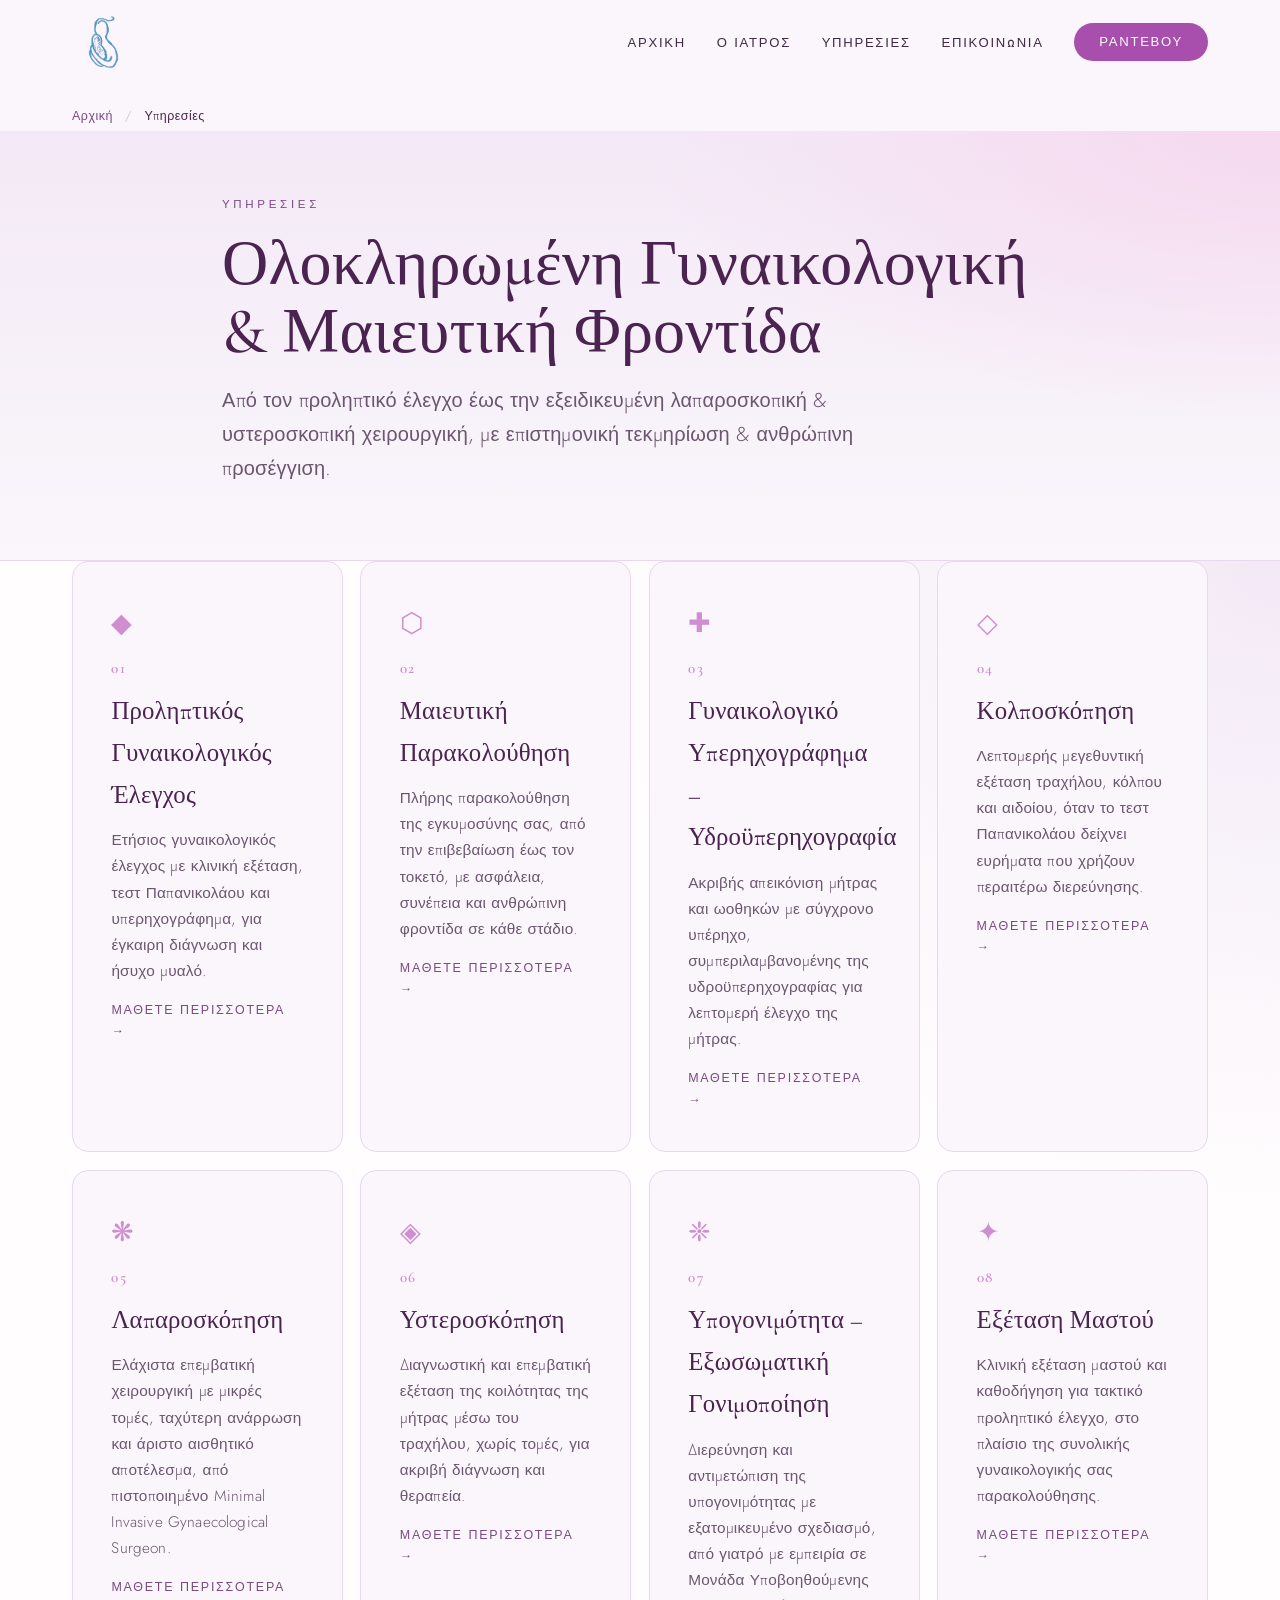
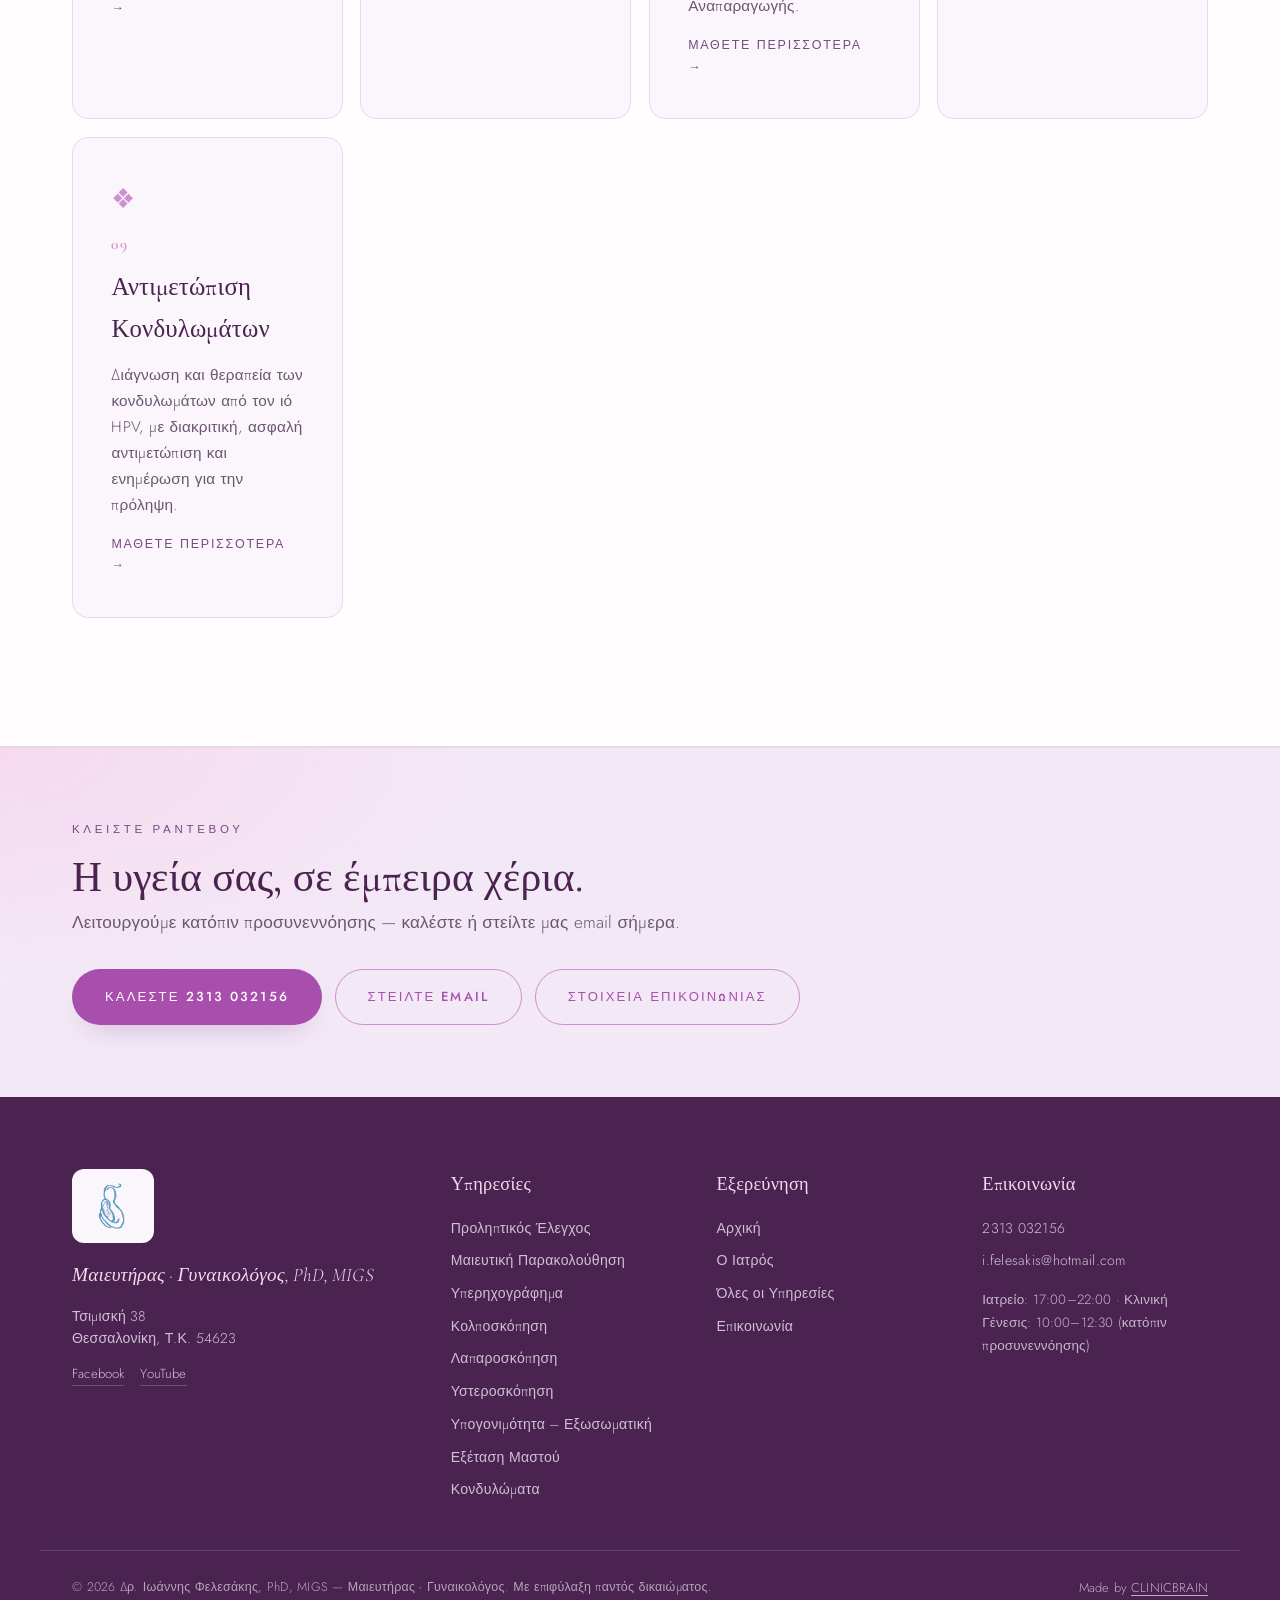
==== ypiresies/index.html @ ec5ebea4 "Initial commit: Felesakis gynecology site with updated service pages Content updates: preventive che" ====
<!DOCTYPE html>
<html lang="el">
<head>
  <meta charset="UTF-8" />
  <meta name="viewport" content="width=device-width, initial-scale=1.0" />
  <title>Υπηρεσίες Γυναικολόγου Θεσσαλονίκη | Δρ. Ιωάννης Φελεσάκης</title>
  <meta name="description" content="Γυναικολογικές &amp; μαιευτικές υπηρεσίες από τον Δρ. Ιωάννης Φελεσάκης στη Θεσσαλονίκη — προληπτικός έλεγχος, μαιευτική παρακολούθηση, λαπαροσκόπηση, υστεροσκόπηση, εξωσωματική &amp; άλλα." />
  <meta name="keywords" content="υπηρεσίες γυναικολόγου Θεσσαλονίκη, γυναικολογικές εξετάσεις, μαιευτικές υπηρεσίες Θεσσαλονίκη" />
  <meta name="author" content="Δρ. Ιωάννης Φελεσάκης" />
  <meta name="robots" content="index, follow, max-image-preview:large" />
  <meta name="theme-color" content="#f5edf7" />
  <link rel="canonical" href="https://felesakis.gr/ypiresies/index.html" />

  <meta property="og:site_name" content="Ιωάννης Φελεσάκης" />
  <meta property="og:locale" content="el_GR" />
  <meta property="og:type" content="website" />
  <meta property="og:title" content="Υπηρεσίες Γυναικολόγου Θεσσαλονίκη | Δρ. Ιωάννης Φελεσάκης" />
  <meta property="og:description" content="Γυναικολογικές &amp; μαιευτικές υπηρεσίες από τον Δρ. Ιωάννης Φελεσάκης στη Θεσσαλονίκη — προληπτικός έλεγχος, μαιευτική παρακολούθηση, λαπαροσκόπηση, υστεροσκόπηση, εξωσωματική &amp; άλλα." />
  <meta property="og:url" content="https://felesakis.gr/ypiresies/index.html" />
  <meta property="og:image" content="https://felesakis.gr/assets/og-image.jpg" />
  <meta name="twitter:card" content="summary_large_image" />
  <meta name="twitter:title" content="Υπηρεσίες Γυναικολόγου Θεσσαλονίκη | Δρ. Ιωάννης Φελεσάκης" />
  <meta name="twitter:description" content="Γυναικολογικές &amp; μαιευτικές υπηρεσίες από τον Δρ. Ιωάννης Φελεσάκης στη Θεσσαλονίκη — προληπτικός έλεγχος, μαιευτική παρακολούθηση, λαπαροσκόπηση, υστεροσκόπηση, εξωσωματική &amp; άλλα." />
  <meta name="twitter:image" content="https://felesakis.gr/assets/og-image.jpg" />

  <link rel="icon" type="image/png" href="../assets/favicon-32.png" />
  <link rel="apple-touch-icon" href="../assets/apple-touch-icon.png" />
  <link rel="preconnect" href="https://fonts.googleapis.com" />
  <link rel="preconnect" href="https://fonts.gstatic.com" crossorigin />
  <link href="https://fonts.googleapis.com/css2?family=Cormorant+Garamond:ital,wght@0,400;0,500;0,600;1,400;1,500&family=Jost:wght@300;400;500;600&display=swap" rel="stylesheet" />
  <link rel="stylesheet" href="../styles.css" />
  <script type="application/ld+json">{"@context": "https://schema.org", "@type": ["Physician", "MedicalBusiness", "LocalBusiness"], "@id": "https://felesakis.gr/#clinic", "name": "Ιωάννης Φελεσάκης", "alternateName": "Δρ. Ιωάννης Φελεσάκης, PhD, MIGS — Γυναικολόγος", "url": "https://felesakis.gr/", "telephone": "+302313032156", "email": "i.felesakis@hotmail.com", "image": "https://felesakis.gr/assets/og-image.jpg", "logo": "https://felesakis.gr/assets/logo-mark.png", "priceRange": "€€", "currenciesAccepted": "EUR", "medicalSpecialty": "Gynecologic", "address": {"@type": "PostalAddress", "streetAddress": "Τσιμισκή 38", "addressLocality": "Θεσσαλονίκη", "postalCode": "54623", "addressCountry": "GR"}, "openingHoursSpecification": [{"@type": "OpeningHoursSpecification", "dayOfWeek": ["Monday", "Tuesday", "Wednesday", "Thursday", "Friday"], "opens": "17:00", "closes": "22:00"}], "sameAs": ["https://www.facebook.com/i.felesakis", "https://www.youtube.com/channel/UCQ5oIycoXh8OLL2Y0oL8ktg"]}</script>
  <script type="application/ld+json">{"@context": "https://schema.org", "@type": "BreadcrumbList", "itemListElement": [{"@type": "ListItem", "position": 1, "name": "Αρχική", "item": "https://felesakis.gr/index.html"}, {"@type": "ListItem", "position": 2, "name": "Υπηρεσίες", "item": "https://felesakis.gr/ypiresies/index.html"}]}</script>
</head>
<body>
  <a class="skip-link" href="#main">Μετάβαση στο περιεχόμενο</a>
  <header class="site-header" id="top">
    <nav class="nav container" aria-label="Κύρια πλοήγηση">
      <a href="../index.html" class="brand" aria-label="Ιωάννης Φελεσάκης — Αρχική">
        <img src="../assets/logo-mark.png" alt="Ιωάννης Φελεσάκης" class="brand-logo" width="700" height="700" />
      </a>
      <button class="nav-toggle" aria-label="Άνοιγμα μενού" aria-expanded="false"><span></span><span></span><span></span></button>
      <ul class="nav-links">
        <li><a href="../index.html">Αρχική</a></li>
        <li><a href="../i-giatros.html">Ο Ιατρός</a></li>
        <li class="has-sub">
          <a href="../ypiresies/index.html" aria-current="page">Υπηρεσίες</a>
          <ul class="sub">
            <li><a href="../ypiresies/proliptikos-elegxos.html">Προληπτικός Έλεγχος</a></li>
            <li><a href="../ypiresies/maieutiki-parakolouthisi.html">Μαιευτική Παρακολούθηση</a></li>
            <li><a href="../ypiresies/yperixografima-ydroyperixografia.html">Υπερηχογράφημα</a></li>
            <li><a href="../ypiresies/kolposkopisi.html">Κολποσκόπηση</a></li>
            <li><a href="../ypiresies/laparoskopisi.html">Λαπαροσκόπηση</a></li>
            <li><a href="../ypiresies/ysteroskopisi.html">Υστεροσκόπηση</a></li>
            <li><a href="../ypiresies/ypogonimotita-exosomatiki.html">Υπογονιμότητα &ndash; Εξωσωματική</a></li>
            <li><a href="../ypiresies/exetasi-mastou.html">Εξέταση Μαστού</a></li>
            <li><a href="../ypiresies/kondylomata.html">Κονδυλώματα</a></li>
          </ul>
        </li>
        <li><a href="../epikoinonia.html">Επικοινωνία</a></li>
        <li><a href="../epikoinonia.html" class="btn btn-nav">Ραντεβού</a></li>
      </ul>
    </nav>
  </header>
  <nav class="crumbs container" aria-label="Breadcrumb"><a href="../index.html">Αρχική</a> <span class="sep">/</span> <span aria-current="page">Υπηρεσίες</span></nav>
  <main id="main">
    <section class="page-hero">
      <div class="container">
        <p class="eyebrow reveal">Υπηρεσίες</p>
        <h1 class="page-title reveal">Ολοκληρωμένη Γυναικολογική &amp; Μαιευτική Φροντίδα</h1>
        <p class="page-lead reveal">Από τον προληπτικό έλεγχο έως την εξειδικευμένη λαπαροσκοπική &amp; υστεροσκοπική χειρουργική, με επιστημονική τεκμηρίωση &amp; ανθρώπινη προσέγγιση.</p>
      </div>
    </section>

    <section class="services" id="services" style="padding-top:0;">
      <div class="container">
        <div class="services-grid">
        <a class="svc reveal" href="proliptikos-elegxos.html">
          <span class="svc-icon" aria-hidden="true">◆</span>
          <span class="svc-num">01</span>
          <h3>Προληπτικός Γυναικολογικός Έλεγχος</h3>
          <p>Ετήσιος γυναικολογικός έλεγχος με κλινική εξέταση, τεστ Παπανικολάου και υπερηχογράφημα, για έγκαιρη διάγνωση και ήσυχο μυαλό.</p>
          <span class="svc-more">Μάθετε περισσότερα →</span>
        </a>
        <a class="svc reveal" href="maieutiki-parakolouthisi.html">
          <span class="svc-icon" aria-hidden="true">⬡</span>
          <span class="svc-num">02</span>
          <h3>Μαιευτική Παρακολούθηση</h3>
          <p>Πλήρης παρακολούθηση της εγκυμοσύνης σας, από την επιβεβαίωση έως τον τοκετό, με ασφάλεια, συνέπεια και ανθρώπινη φροντίδα σε κάθε στάδιο.</p>
          <span class="svc-more">Μάθετε περισσότερα →</span>
        </a>
        <a class="svc reveal" href="yperixografima-ydroyperixografia.html">
          <span class="svc-icon" aria-hidden="true">✚</span>
          <span class="svc-num">03</span>
          <h3>Γυναικολογικό Υπερηχογράφημα &ndash; Υδροϋπερηχογραφία</h3>
          <p>Ακριβής απεικόνιση μήτρας και ωοθηκών με σύγχρονο υπέρηχο, συμπεριλαμβανομένης της υδροϋπερηχογραφίας για λεπτομερή έλεγχο της μήτρας.</p>
          <span class="svc-more">Μάθετε περισσότερα →</span>
        </a>
        <a class="svc reveal" href="kolposkopisi.html">
          <span class="svc-icon" aria-hidden="true">◇</span>
          <span class="svc-num">04</span>
          <h3>Κολποσκόπηση</h3>
          <p>Λεπτομερής μεγεθυντική εξέταση τραχήλου, κόλπου και αιδοίου, όταν το τεστ Παπανικολάου δείχνει ευρήματα που χρήζουν περαιτέρω διερεύνησης.</p>
          <span class="svc-more">Μάθετε περισσότερα →</span>
        </a>
        <a class="svc reveal" href="laparoskopisi.html">
          <span class="svc-icon" aria-hidden="true">❋</span>
          <span class="svc-num">05</span>
          <h3>Λαπαροσκόπηση</h3>
          <p>Ελάχιστα επεμβατική χειρουργική με μικρές τομές, ταχύτερη ανάρρωση και άριστο αισθητικό αποτέλεσμα, από πιστοποιημένο Minimal Invasive Gynaecological Surgeon.</p>
          <span class="svc-more">Μάθετε περισσότερα →</span>
        </a>
        <a class="svc reveal" href="ysteroskopisi.html">
          <span class="svc-icon" aria-hidden="true">◈</span>
          <span class="svc-num">06</span>
          <h3>Υστεροσκόπηση</h3>
          <p>Διαγνωστική και επεμβατική εξέταση της κοιλότητας της μήτρας μέσω του τραχήλου, χωρίς τομές, για ακριβή διάγνωση και θεραπεία.</p>
          <span class="svc-more">Μάθετε περισσότερα →</span>
        </a>
        <a class="svc reveal" href="ypogonimotita-exosomatiki.html">
          <span class="svc-icon" aria-hidden="true">❈</span>
          <span class="svc-num">07</span>
          <h3>Υπογονιμότητα &ndash; Εξωσωματική Γονιμοποίηση</h3>
          <p>Διερεύνηση και αντιμετώπιση της υπογονιμότητας με εξατομικευμένο σχεδιασμό, από γιατρό με εμπειρία σε Μονάδα Υποβοηθούμενης Αναπαραγωγής.</p>
          <span class="svc-more">Μάθετε περισσότερα →</span>
        </a>
        <a class="svc reveal" href="exetasi-mastou.html">
          <span class="svc-icon" aria-hidden="true">✦</span>
          <span class="svc-num">08</span>
          <h3>Εξέταση Μαστού</h3>
          <p>Κλινική εξέταση μαστού και καθοδήγηση για τακτικό προληπτικό έλεγχο, στο πλαίσιο της συνολικής γυναικολογικής σας παρακολούθησης.</p>
          <span class="svc-more">Μάθετε περισσότερα →</span>
        </a>
        <a class="svc reveal" href="kondylomata.html">
          <span class="svc-icon" aria-hidden="true">❖</span>
          <span class="svc-num">09</span>
          <h3>Αντιμετώπιση Κονδυλωμάτων</h3>
          <p>Διάγνωση και θεραπεία των κονδυλωμάτων από τον ιό HPV, με διακριτική, ασφαλή αντιμετώπιση και ενημέρωση για την πρόληψη.</p>
          <span class="svc-more">Μάθετε περισσότερα →</span>
        </a>
        </div>
      </div>
    </section>
  </main>
  <section class="cta-band">
    <div class="container cta-inner">
      <div>
        <p class="eyebrow">Κλείστε ραντεβού</p>
        <h2 class="cta-title">Η υγεία σας, σε έμπειρα χέρια.</h2>
        <p class="cta-sub">Λειτουργούμε κατόπιν προσυνεννόησης — καλέστε ή στείλτε μας email σήμερα.</p>
      </div>
      <div class="cta-actions">
        <a href="tel:+302313032156" class="btn btn-primary">Καλέστε 2313 032156</a>
        <a href="mailto:i.felesakis@hotmail.com" class="btn btn-ghost">Στείλτε Email</a>
        <a href="../epikoinonia.html" class="btn btn-ghost">Στοιχεία Επικοινωνίας</a>
      </div>
    </div>
  </section>
  <footer class="site-footer">
    <div class="container footer-inner">
      <div class="footer-brand">
        <img src="../assets/logo-mark.png" alt="Ιωάννης Φελεσάκης" class="footer-logo" width="700" height="700" />
        <p class="footer-tag">Μαιευτήρας &middot; Γυναικολόγος, PhD, MIGS</p>
        <p class="footer-addr">
          Τσιμισκή 38<br />
          Θεσσαλονίκη, Τ.Κ. 54623
        </p>
        <div class="footer-social">
          <a href="https://www.facebook.com/i.felesakis" target="_blank" rel="noopener noreferrer" aria-label="Facebook">Facebook</a>
          <a href="https://www.youtube.com/channel/UCQ5oIycoXh8OLL2Y0oL8ktg" target="_blank" rel="noopener noreferrer" aria-label="YouTube">YouTube</a>
        </div>
      </div>

      <div class="footer-col">
        <h3>Υπηρεσίες</h3>
        <nav aria-label="Υπηρεσίες" class="footer-links">
          <a href="../ypiresies/proliptikos-elegxos.html">Προληπτικός Έλεγχος</a>
          <a href="../ypiresies/maieutiki-parakolouthisi.html">Μαιευτική Παρακολούθηση</a>
          <a href="../ypiresies/yperixografima-ydroyperixografia.html">Υπερηχογράφημα</a>
          <a href="../ypiresies/kolposkopisi.html">Κολποσκόπηση</a>
          <a href="../ypiresies/laparoskopisi.html">Λαπαροσκόπηση</a>
          <a href="../ypiresies/ysteroskopisi.html">Υστεροσκόπηση</a>
          <a href="../ypiresies/ypogonimotita-exosomatiki.html">Υπογονιμότητα &ndash; Εξωσωματική</a>
          <a href="../ypiresies/exetasi-mastou.html">Εξέταση Μαστού</a>
          <a href="../ypiresies/kondylomata.html">Κονδυλώματα</a>
        </nav>
      </div>

      <div class="footer-col">
        <h3>Εξερεύνηση</h3>
        <nav aria-label="Πλοήγηση" class="footer-links">
          <a href="../index.html">Αρχική</a>
          <a href="../i-giatros.html">Ο Ιατρός</a>
          <a href="../ypiresies/index.html">Όλες οι Υπηρεσίες</a>
          <a href="../epikoinonia.html">Επικοινωνία</a>
        </nav>
      </div>

      <div class="footer-col">
        <h3>Επικοινωνία</h3>
        <nav aria-label="Επικοινωνία" class="footer-links">
          <a href="tel:+302313032156">2313 032156</a>
          <a href="mailto:i.felesakis@hotmail.com">i.felesakis@hotmail.com</a>
        </nav>
        <p class="footer-hours">Ιατρείο: 17:00–22:00 &middot; Κλινική Γένεσις: 10:00–12:30 (κατόπιν προσυνεννόησης)</p>
      </div>
    </div>

    <div class="footer-bottom">
      <p class="footer-copy">© <span id="year">2026</span> Δρ. Ιωάννης Φελεσάκης, PhD, MIGS — Μαιευτήρας - Γυναικολόγος. Με επιφύλαξη παντός δικαιώματος.</p>
      <p class="cb-credit">Made by <a href="https://clinicbrain.gr/?utm_source=client-site&amp;utm_medium=footer&amp;utm_campaign=made-by" target="_blank" rel="noopener noreferrer">CLINICBRAIN</a></p>
    </div>
  </footer>
  <script src="../main.js" defer></script>
</body>
</html>
---- styles.css ----
/* ============================================================
   Δρ. Ιωάννης Φελεσάκης, PhD, MIGS — Μαιευτήρας · Γυναικολόγος
   Soft lilac / pink-purple palette
   ============================================================ */

:root {
  --cream:      #faf6fb;
  --sand:       #f3e9f6;
  --beige:      #ecdcf0;
  --blush:      #f6d9ef;
  --rose:       #cf8ecf;
  --rose-deep:  #a84fae;
  --taupe:      #a884ad;
  --mocha:      #7a4a83;
  --cocoa:      #4a2350;
  --ink:        #3d2a42;
  --ink-soft:   #6b566f;
  --line:       #e9d7ee;
  --white:      #fffdfe;

  /* Type */
  --serif: "Cormorant Garamond", Georgia, "Times New Roman", serif;
  --sans:  "Jost", "Helvetica Neue", Arial, sans-serif;

  /* Rhythm */
  --container: 1200px;
  --gap: clamp(1.25rem, 4vw, 2rem);
  --section-y: clamp(4.5rem, 10vw, 8.5rem);
  --radius: 18px;
  --ease: cubic-bezier(0.22, 1, 0.36, 1);
}

* { box-sizing: border-box; }

html { scroll-behavior: smooth; -webkit-text-size-adjust: 100%; }

body {
  margin: 0;
  font-family: var(--sans);
  font-weight: 300;
  color: var(--ink);
  background: var(--cream);
  line-height: 1.7;
  font-size: clamp(1rem, 0.96rem + 0.2vw, 1.075rem);
  letter-spacing: 0.01em;
  overflow-x: hidden;
}

img { max-width: 100%; display: block; }
a { color: inherit; text-decoration: none; }

.container {
  width: 100%;
  max-width: var(--container);
  margin-inline: auto;
  padding-inline: var(--gap);
}

/* ---------- Shared type ---------- */
.eyebrow {
  font-size: 0.72rem;
  letter-spacing: 0.32em;
  text-transform: uppercase;
  color: var(--mocha);
  font-weight: 500;
  margin: 0 0 1rem;
}

.section-title {
  font-family: var(--serif);
  font-weight: 500;
  font-size: clamp(2rem, 1.4rem + 2.8vw, 3.4rem);
  line-height: 1.08;
  letter-spacing: 0.005em;
  color: var(--cocoa);
  margin: 0 0 1.4rem;
}
.section-title em { font-style: italic; color: var(--rose); }

.section-head { max-width: 640px; margin: 0 auto clamp(2.5rem, 5vw, 4rem); text-align: center; }
.section-head .eyebrow { justify-content: center; }

/* ---------- Buttons ---------- */
.btn {
  display: inline-flex;
  align-items: center;
  justify-content: center;
  gap: 0.5rem;
  font-family: var(--sans);
  font-weight: 500;
  font-size: 0.82rem;
  letter-spacing: 0.16em;
  text-transform: uppercase;
  padding: 1rem 2rem;
  border-radius: 100px;
  border: 1px solid transparent;
  cursor: pointer;
  transition: transform .4s var(--ease), background .35s var(--ease),
              color .35s var(--ease), border-color .35s var(--ease), box-shadow .4s var(--ease);
}
.btn-primary {
  background: var(--rose-deep);
  color: var(--white);
  box-shadow: 0 14px 30px -16px rgba(120, 45, 130, 0.35);
}
.btn-primary:hover { background: #8f3a97; transform: translateY(-3px); box-shadow: 0 20px 38px -16px rgba(120, 45, 130, 0.42); }
.btn-ghost {
  background: transparent;
  color: var(--rose-deep);
  border-color: var(--rose);
}
.btn-ghost:hover { background: var(--blush); border-color: var(--blush); color: var(--cocoa); transform: translateY(-3px); }

/* ============================================================
   Header
   ============================================================ */
.site-header {
  position: fixed;
  inset: 0 0 auto 0;
  z-index: 100;
  transition: background .4s var(--ease), box-shadow .4s var(--ease), backdrop-filter .4s var(--ease);
}
.site-header.scrolled {
  background: rgba(250, 246, 251, 0.86);
  backdrop-filter: blur(14px);
  box-shadow: 0 1px 0 var(--line), 0 14px 40px -30px rgba(61, 42, 66, 0.5);
}
.nav {
  display: flex;
  align-items: center;
  justify-content: space-between;
  min-height: 84px;
}
.brand-logo {
  height: 66px;
  width: auto;
  transition: height .4s var(--ease);
}
.scrolled .brand-logo { height: 56px; }

.nav-links {
  list-style: none;
  display: flex;
  align-items: center;
  gap: clamp(1.1rem, 2.4vw, 2.3rem);
  margin: 0; padding: 0;
}
.nav-links a {
  font-size: 0.82rem;
  letter-spacing: 0.13em;
  text-transform: uppercase;
  font-weight: 400;
  color: var(--ink);
  position: relative;
  padding-block: 0.4rem;
  transition: color .3s var(--ease);
}
.nav-links a:not(.btn)::after {
  content: "";
  position: absolute;
  left: 0; bottom: 0;
  width: 100%; height: 1px;
  background: var(--rose);
  transform: scaleX(0);
  transform-origin: right;
  transition: transform .4s var(--ease);
}
.nav-links a:not(.btn):hover { color: var(--mocha); }
.nav-links a:not(.btn):hover::after { transform: scaleX(1); transform-origin: left; }
.btn-nav {
  background: var(--rose-deep);
  color: var(--white) !important;
  padding: 0.7rem 1.5rem;
  border-radius: 100px;
}
.btn-nav:hover { background: #8f3a97; }

.nav-toggle {
  display: none;
  flex-direction: column;
  gap: 7px;
  background: none;
  border: 0;
  cursor: pointer;
  padding: 8px 0;
}
.nav-toggle span {
  width: 34px; height: 1.5px;
  background: var(--cocoa);
  transition: transform .35s var(--ease), opacity .3s var(--ease);
}

/* ============================================================
   Hero
   ============================================================ */
.hero {
  position: relative;
  min-height: 100svh;
  display: flex;
  align-items: center;
  padding-block: calc(84px + clamp(0.25rem, 2vw, 2rem)) clamp(1.25rem, 4vw, 2.5rem);
  background: linear-gradient(180deg, var(--cream) 0%, var(--cream) 72%, var(--sand) 100%);
  overflow: hidden;
}
.hero-inner {
  position: relative;
  max-width: 720px;
  display: flex;
  flex-direction: column;
  align-items: center;
  text-align: center;
}

/* Το σήμα του λογοτύπου είναι το πρώτο πράγμα που βλέπει ο επισκέπτης */
.hero-logo {
  /* το svh κρατά το σήμα αναλογικό και σε χαμηλά viewport laptop */
  width: min(46vw, 22svh, 200px);
  height: auto;
  margin-bottom: clamp(0.25rem, 1.5vw, 0.75rem);
}

.hero-title {
  font-family: var(--serif);
  font-weight: 500;
  font-size: clamp(2.4rem, 1rem + 7vw, 3.4rem);
  line-height: 1;
  letter-spacing: 0.01em;
  color: var(--cocoa);
  margin: 0 0 1rem;
}
.hero-title em { font-style: italic; color: var(--rose-deep); }
/* «CLINIC» — δεύτερη γραμμή του λογοτύπου, αραιωμένα κεφαλαία με λεπτές γραμμές */
.hero-title-sub {
  display: flex;
  align-items: center;
  justify-content: center;
  font-family: var(--sans);
  font-weight: 400;
  font-size: 0.245em;
  line-height: 1;
  letter-spacing: 0.5em;
  text-transform: uppercase;
  color: var(--mocha);
  margin-top: 0.85em;
}
.hero-title-sub::before,
.hero-title-sub::after {
  content: "";
  flex: none;
  width: clamp(48px, 14vw, 110px);
  height: 1px;
  background: var(--rose);
  opacity: 0.75;
}
.hero-title-sub::before { margin-right: 1.1em; }
.hero-title-sub::after { margin-left: calc(1.1em - 0.5em); }

.hero-tagline {
  font-family: var(--serif);
  font-size: clamp(1.15rem, 1rem + 0.9vw, 1.5rem);
  letter-spacing: 0.04em;
  color: var(--taupe);
  margin: 0.9rem 0 0;
}
.hero-tagline em { font-style: italic; color: var(--rose-deep); }

/* Τρεις πυλώνες φροντίδας — εικονίδια γραμμής με κάθετους διαχωριστές */
.hero-pillars {
  list-style: none;
  display: grid;
  grid-template-columns: repeat(3, 1fr);
  width: 100%;
  max-width: 560px;
  margin: clamp(1.6rem, 5vw, 2.4rem) 0 0;
  padding: 0;
}
.hero-pillars li {
  display: grid;
  grid-template-rows: auto 1fr;
  justify-items: center;
  gap: clamp(0.8rem, 2.6vw, 1.2rem);
  padding-inline: clamp(0.4rem, 2vw, 1rem);
}
.hero-pillars li + li { border-left: 1px solid var(--line); }
/* κοινό ύψος ώστε τα τρία εικονίδια να «κάθονται» στην ίδια γραμμή */
.hero-pillars { --ico-h: clamp(42px, 12vw, 50px); }
.hero-pillars .ico {
  width: auto;
  height: var(--ico-h);
  color: var(--mocha);
}
/* Το σήμα του λογοτύπου (δόντι με το πρόσωπο) έχει πιο βαριές γραμμές
   από τα δύο line icons — λίγο μικρότερο για ίδιο οπτικό βάρος. */
.hero-pillars .ico-mark {
  height: calc(var(--ico-h) * 0.94);
  align-self: center;
}
.hero-pillars span {
  font-size: clamp(0.63rem, 0.5rem + 0.4vw, 0.72rem);
  letter-spacing: 0.16em;
  line-height: 1.6;
  text-transform: uppercase;
  color: var(--cocoa);
}

.hero-lead {
  max-width: 46ch;
  font-size: clamp(1rem, 0.96rem + 0.4vw, 1.15rem);
  line-height: 1.6;
  color: var(--ink-soft);
  margin: clamp(1.5rem, 4.5vw, 2.1rem) 0 0;
}
.hero-lead em { font-style: normal; color: var(--rose-deep); }

.hero-actions {
  display: flex;
  flex-wrap: wrap;
  justify-content: center;
  gap: 0.75rem;
  width: 100%;
  margin-top: clamp(1.3rem, 4vw, 1.9rem);
}

.hero-scroll {
  display: flex;
  flex-direction: column;
  align-items: center;
  gap: 0.3rem;
  margin-top: clamp(1.2rem, 3.5vw, 1.7rem);
  color: var(--rose-deep);
}
.hero-mouse {
  position: relative;
  width: 22px; height: 34px;
  border: 1px solid currentColor;
  border-radius: 100px;
}
.hero-mouse::after {
  content: "";
  position: absolute;
  left: 50%; top: 7px;
  width: 3px; height: 7px;
  margin-left: -1.5px;
  border-radius: 4px;
  background: currentColor;
  animation: scroll 1.8s var(--ease) infinite;
}
.hero-scroll .ico-arrow { width: 11px; height: auto; }

.hero-loc {
  display: flex;
  align-items: center;
  justify-content: center;
  gap: 0.5rem;
  margin: clamp(1.2rem, 3.5vw, 1.7rem) 0 0;
  font-size: 0.95rem;
  letter-spacing: 0.03em;
  color: var(--ink);
}
.hero-loc .ico-pin { width: 15px; height: 15px; color: var(--cocoa); flex: none; }
/* λεπτή γραμμή κλεισίματος κάτω από την τοποθεσία */
.hero-inner::after {
  content: "";
  width: 64px;
  height: 1px;
  background: var(--rose);
  margin-top: clamp(0.9rem, 2.5vw, 1.4rem);
}

@keyframes scroll {
  0% { opacity: 0; transform: translateY(0); }
  35% { opacity: 1; }
  70%, 100% { opacity: 0; transform: translateY(14px); }
}

/* ---------- Hero: σύνθεση για μεγάλες οθόνες ----------
   Ίδια στοιχεία, άλλη διάταξη: το κυρίως μήνυμα κεντράρεται στο οπτικό
   κέντρο και οι τρεις πυλώνες κατεβαίνουν σε ζώνη στη βάση του hero,
   ώστε να «πατάει» το layout σε πλατύ καμβά αντί για μια ψηλή στήλη.  */
@media (min-width: 901px) {
  .hero {
    padding-block: calc(84px + clamp(1rem, 3svh, 2.25rem)) clamp(1.75rem, 4svh, 3rem);
  }
  .hero-inner {
    max-width: var(--container);
    width: 100%;
    display: grid;
    justify-items: center;
    grid-template-areas:
      "logo"
      "title"
      "tag"
      "lead"
      "cta"
      "loc"
      "pillars";
  }
  .hero-logo    { grid-area: logo; width: min(19svh, 190px); }
  .hero-title   { grid-area: title; font-size: clamp(3rem, 1rem + 3.2vw, 4rem); }
  .hero-tagline { grid-area: tag; }
  .hero-lead    { grid-area: lead; max-width: 56ch; margin-top: clamp(1.5rem, 3svh, 2.2rem); }
  .hero-actions { grid-area: cta; width: auto; margin-top: clamp(1.4rem, 3svh, 2.1rem); }
  .hero-loc     { grid-area: loc; margin-top: clamp(1.2rem, 2.5svh, 1.8rem); }

  /* Η ζώνη πυλώνων: λεπτή γραμμή από πάνω, τρεις ισομερείς στήλες */
  .hero-pillars {
    grid-area: pillars;
    width: 100%;
    max-width: 940px;
    margin-top: clamp(2rem, 5svh, 3.5rem);
    padding-top: clamp(1.5rem, 3.5svh, 2.4rem);
    border-top: 1px solid var(--line);
  }
  .hero-pillars span { font-size: 0.74rem; letter-spacing: 0.2em; }

  /* Στο desktop το scroll cue περισσεύει — η ζώνη πυλώνων κρατά τη βάση */
  .hero-scroll { display: none; }
  .hero-inner::after { display: none; }
}

/* ============================================================
   Marquee strip
   ============================================================ */
/* Ίδιο χρώμα με τα κουμπιά «Ραντεβού» (.btn-primary / .btn-nav) */
.strip {
  background: var(--rose-deep);
  color: var(--white);
  overflow: hidden;
  padding-block: 1.05rem;
}
.strip-track {
  display: inline-flex;
  align-items: center;
  gap: 1.6rem;
  white-space: nowrap;
  animation: marquee 28s linear infinite;
}
.strip-track span {
  font-family: var(--serif);
  font-size: 1.35rem;
  font-style: italic;
  letter-spacing: 0.02em;
}
.strip-track .dot { color: var(--blush); font-style: normal; }
@keyframes marquee {
  from { transform: translateX(0); }
  to { transform: translateX(-50%); }
}

/* ============================================================
   About
   ============================================================ */
.about { padding-block: var(--section-y); }
.about-grid {
  display: grid;
  grid-template-columns: 0.9fr 1.1fr;
  gap: clamp(2.5rem, 6vw, 5.5rem);
  align-items: center;
}
.about-media { position: relative; }
.about-media img {
  display: block;
  width: 100%;
  height: auto;
  aspect-ratio: 985 / 1060;
  object-fit: cover;
  object-position: 50% 20%;
  border-radius: var(--radius);
  background: var(--beige);
  box-shadow: 0 40px 80px -40px rgba(61, 42, 66, 0.45);
}
.about-media::after {
  content: "";
  position: absolute;
  inset: -14px;
  border: 1px solid var(--rose);
  border-radius: calc(var(--radius) + 6px);
  z-index: -1;
  pointer-events: none;
}
.about-role {
  font-family: var(--serif);
  font-style: italic;
  font-size: 1.3rem;
  color: var(--rose);
  margin: -0.6rem 0 1.6rem;
}
.about-copy p:not(.eyebrow):not(.about-role) { color: var(--ink-soft); margin: 0 0 1.1rem; }

/* ============================================================
   Services
   ============================================================ */
.services {
  padding-block: var(--section-y);
  background:
    radial-gradient(90% 60% at 100% 0%, var(--sand) 0%, transparent 60%),
    var(--white);
  border-block: 1px solid var(--line);
}
.services-grid {
  display: grid;
  grid-template-columns: repeat(auto-fill, minmax(250px, 1fr));
  gap: 1.1rem;
}
.svc {
  background: var(--cream);
  border: 1px solid var(--line);
  border-radius: 16px;
  padding: clamp(1.8rem, 3vw, 2.4rem);
  transition: background .4s var(--ease), transform .4s var(--ease),
              border-color .4s var(--ease), box-shadow .4s var(--ease);
  position: relative;
  overflow: hidden;
}
.svc:hover {
  background: var(--sand);
  border-color: var(--rose);
  transform: translateY(-4px);
  box-shadow: 0 26px 50px -30px rgba(61, 42, 66, 0.4);
}
.svc-num {
  font-family: var(--serif);
  font-size: 0.95rem;
  font-weight: 600;
  color: var(--rose);
  letter-spacing: 0.1em;
}
.svc h3 {
  font-family: var(--serif);
  font-weight: 500;
  font-size: 1.55rem;
  color: var(--cocoa);
  margin: 0.5rem 0 0.7rem;
}
.svc p { margin: 0; color: var(--ink-soft); font-size: 0.96rem; }
.svc::before {
  content: "";
  position: absolute;
  left: 0; top: 0;
  width: 3px; height: 0;
  background: var(--rose);
  transition: height .45s var(--ease);
}
.svc:hover::before { height: 100%; }

/* ============================================================
   Philosophy
   ============================================================ */
.philosophy {
  padding-block: var(--section-y);
  background:
    radial-gradient(120% 120% at 50% 0%, var(--blush) 0%, transparent 55%),
    var(--sand);
  text-align: center;
}
.philosophy-inner { max-width: 900px; margin-inline: auto; }
.philosophy .eyebrow { justify-content: center; }
.philosophy-mark {
  display: block;
  font-family: var(--serif);
  font-size: clamp(4rem, 8vw, 6.5rem);
  line-height: 0.6;
  color: var(--rose);
  opacity: 0.5;
  margin-bottom: 0.4rem;
}
.philosophy blockquote {
  font-family: var(--serif);
  font-weight: 400;
  font-size: clamp(1.6rem, 1rem + 2.4vw, 2.9rem);
  line-height: 1.28;
  color: var(--cocoa);
  margin: 0;
}
.philosophy blockquote em { font-style: italic; color: var(--rose); }
.philosophy-cite {
  display: inline-flex;
  align-items: center;
  gap: 0.8rem;
  margin-top: 2rem;
  font-style: normal;
  font-size: 0.78rem;
  letter-spacing: 0.22em;
  text-transform: uppercase;
  color: var(--mocha);
}
.philosophy-cite::before {
  content: "";
  width: 40px; height: 1px;
  background: var(--rose);
}

/* ============================================================
   Contact
   ============================================================ */
.contact { padding-block: var(--section-y); }
.contact-grid {
  display: grid;
  grid-template-columns: 1fr 1fr;
  gap: clamp(2.5rem, 5vw, 4.5rem);
  align-items: start;
}
.contact-note { color: var(--ink-soft); max-width: 46ch; margin: 0 0 2rem; }
.contact-note strong { color: var(--cocoa); font-weight: 500; }

.contact-list { list-style: none; margin: 0 0 2.2rem; padding: 0; }
.contact-list li {
  display: grid;
  grid-template-columns: 130px 1fr;
  gap: 1rem;
  padding: 1.1rem 0;
  border-top: 1px solid var(--line);
}
.contact-list li:last-child { border-bottom: 1px solid var(--line); }
.contact-label {
  font-size: 0.72rem;
  letter-spacing: 0.2em;
  text-transform: uppercase;
  color: var(--mocha);
  font-weight: 500;
  padding-top: 0.2rem;
}
.contact-value { color: var(--ink); }
.contact-value em { color: var(--rose); font-style: italic; }
.contact-value a { border-bottom: 1px solid var(--rose); transition: color .3s var(--ease); }
.contact-value a:hover { color: var(--rose); }
.contact-actions { display: flex; flex-wrap: wrap; gap: 0.9rem; }

.contact-map {
  border-radius: var(--radius);
  overflow: hidden;
  border: 1px solid var(--line);
  box-shadow: 0 40px 80px -44px rgba(61, 42, 66, 0.45);
  min-height: 420px;
  height: 100%;
}
.contact-map iframe { width: 100%; height: 100%; min-height: 420px; border: 0; filter: grayscale(0.25) sepia(0.12); }

/* ============================================================
   Footer
   ============================================================ */
.site-footer {
  background: var(--cocoa);
  color: var(--sand);
  padding-top: clamp(3rem, 6vw, 4.5rem);
}
.footer-inner {
  display: grid;
  grid-template-columns: 1.4fr 1fr 1fr;
  gap: 2.5rem;
  padding-bottom: 3rem;
  border-bottom: 1px solid rgba(233, 215, 238, 0.18);
}
.footer-logo {
  height: 74px;
  width: auto;
  background: var(--cream);
  border-radius: 12px;
  padding: 8px 12px;
  margin-bottom: 1rem;
}
.footer-tag { font-family: var(--serif); font-style: italic; font-size: 1.2rem; color: var(--blush); margin: 0; }
.footer-nav, .footer-contact { display: flex; flex-direction: column; gap: 0.8rem; padding-top: 0.5rem; }
.footer-nav a, .footer-contact a {
  color: var(--sand);
  opacity: 0.82;
  font-size: 0.92rem;
  letter-spacing: 0.04em;
  transition: opacity .3s var(--ease), color .3s var(--ease);
  width: fit-content;
}
.footer-nav a:hover, .footer-contact a:hover { opacity: 1; color: var(--blush); }

.footer-bottom {
  max-width: var(--container);
  margin-inline: auto;
  padding: 1.6rem var(--gap) 2rem;
  display: flex;
  flex-wrap: wrap;
  align-items: center;
  justify-content: space-between;
  gap: 0.6rem;
}
.footer-copy { font-size: 0.78rem; opacity: 0.65; margin: 0; letter-spacing: 0.02em; }

.cb-credit {
  margin: 0;
  font-size: 0.8rem;
  opacity: 0.7;
}
.cb-credit a { color: inherit; text-decoration: underline; text-underline-offset: 3px; }
.cb-credit a:hover { opacity: 1; color: var(--blush); }

/* Διακριτική γραμμή περιοχών — κρατά τις τοπικές σελίδες ανιχνεύσιμες
   χωρίς να τις προβάλλει στην πλοήγηση. */
.footer-areas {
  max-width: var(--container);
  margin: 0 auto;
  padding: 0 var(--gap) 1.6rem;
  font-size: 0.72rem;
  line-height: 1.9;
  letter-spacing: 0.02em;
  opacity: 0.45;
}
.footer-areas a { transition: opacity .3s var(--ease), color .3s var(--ease); }
.footer-areas a:hover { color: var(--blush); }
.footer-areas span { padding-inline: 0.3rem; }

/* ============================================================
   Reveal animation
   ============================================================ */
.reveal {
  opacity: 0;
  transform: translateY(26px);
  transition: opacity .8s var(--ease), transform .8s var(--ease);
  transition-delay: var(--d, 0ms);
}
.reveal.in { opacity: 1; transform: none; }

/* ============================================================
   Responsive
   ============================================================ */
@media (max-width: 900px) {
  .nav-toggle { display: flex; z-index: 120; position: relative; }
  /* Στην αρχική, το σήμα «ζει» μέσα στο hero — η μπάρα μένει καθαρή μέχρι το scroll */
  .site-header--home:not(.scrolled) .brand { opacity: 0; pointer-events: none; }
  .site-header--home .brand { transition: opacity .35s var(--ease); }
  .nav-open .site-header--home .brand { opacity: 0; }

  /* ΣΗΜΑΝΤΙΚΟ: το backdrop-filter κάνει τη μπάρα containing block για
     position:fixed απογόνους — το πλαϊνό μενού «παγιδευόταν» στα 84px
     ύψος της. Στο κινητό χρησιμοποιούμε αδιαφανές φόντο αντί για blur. */
  .site-header.scrolled {
    backdrop-filter: none;
    -webkit-backdrop-filter: none;
    background: rgba(250, 246, 251, 0.97);
  }

  .nav-links {
    position: fixed;
    inset: 0 0 0 auto;
    width: min(84vw, 340px);
    flex-direction: column;
    align-items: stretch;
    justify-content: flex-start;
    gap: 0.15rem;
    /* καθαρίζει τη μπάρα ώστε το πρώτο link να μην κρύβεται από το X */
    padding: calc(84px + 0.75rem) 1.9rem 2.5rem;
    background: var(--cream);
    box-shadow: -20px 0 60px -30px rgba(61, 42, 66, 0.6);
    transform: translateX(100%);
    transition: transform .45s var(--ease);
    overflow-y: auto;
    overscroll-behavior: contain;
    -webkit-overflow-scrolling: touch;
  }
  .nav-open .nav-links { transform: translateX(0); }
  .nav-links > li { flex: none; }
  .nav-links a { font-size: 1rem; display: block; padding-block: 0.6rem; }
  .nav-links a:not(.btn)::after { display: none; }
  .btn-nav { text-align: center; margin-top: 0.9rem; }
  .nav-open .nav-toggle span:nth-child(1) { transform: translateY(8.5px) rotate(45deg); }
  .nav-open .nav-toggle span:nth-child(2) { opacity: 0; }
  .nav-open .nav-toggle span:nth-child(3) { transform: translateY(-8.5px) rotate(-45deg); }

  /* Κλείδωμα της σελίδας από πίσω όσο το μενού είναι ανοιχτό */
  body.nav-open { overflow: hidden; }

  .about-grid { grid-template-columns: 1fr; gap: 3rem; }
  .about-media { max-width: 460px; margin-inline: auto; }
  .contact-grid { grid-template-columns: 1fr; }
  .footer-inner { grid-template-columns: 1fr 1fr; }
}

@media (max-width: 560px) {
  .footer-inner { grid-template-columns: 1fr; gap: 1.8rem; }
  .footer-bottom { flex-direction: column; text-align: center; }
  .contact-list li { grid-template-columns: 1fr; gap: 0.2rem; }
  .contact-label { padding-top: 0; }
  .contact-actions .btn { flex: 1 1 auto; }
  /* Στο κινητό τα δύο CTA γίνονται πλήρους πλάτους, στοιβαγμένα */
  .hero-actions { flex-direction: column; gap: 0.7rem; }
  .hero-actions .btn { width: 100%; padding-block: 1.05rem; }
}

@media (prefers-reduced-motion: reduce) {
  * { animation: none !important; scroll-behavior: auto; }
  .reveal { opacity: 1; transform: none; transition: none; }
}

/* ============================================================
   MULTI-PAGE COMPONENTS
   ============================================================ */

/* Dev aid: #showall flattens the full-height hero for full-page capture */
.showall .hero { min-height: auto; }

/* Skip link */
.skip-link {
  position: absolute;
  left: -999px; top: 0;
  z-index: 200;
  background: var(--cocoa);
  color: var(--cream);
  padding: 0.7rem 1.2rem;
  border-radius: 0 0 10px 0;
}
.skip-link:focus { left: 0; }

/* Nav dropdown (services) */
.has-sub { position: relative; }
.has-sub > .sub {
  list-style: none;
  margin: 0; padding: 0.6rem;
  position: absolute;
  top: calc(100% + 10px);
  left: 50%;
  transform: translateX(-50%) translateY(8px);
  min-width: 260px;
  background: var(--cream);
  border: 1px solid var(--line);
  border-radius: 14px;
  box-shadow: 0 24px 50px -24px rgba(61, 42, 66, 0.5);
  opacity: 0;
  visibility: hidden;
  /* Κλείνει με μικρή καθυστέρηση χάριτος, ώστε μια βιαστική διαγώνια
     κίνηση του ποντικιού να μην το εξαφανίζει. */
  transition: opacity .28s var(--ease) .22s, transform .28s var(--ease) .22s,
              visibility 0s linear .5s;
  z-index: 50;
}
/* Αόρατη «γέφυρα» που καλύπτει το κενό ανάμεσα στο «Υπηρεσίες» και το
   πάνελ — χωρίς αυτήν το hover χάνεται στη διαδρομή και το μενού κλείνει. */
.has-sub > .sub::before {
  content: "";
  position: absolute;
  left: 0; right: 0;
  top: -14px;
  height: 14px;
}
.has-sub:hover > .sub,
.has-sub:focus-within > .sub {
  opacity: 1; visibility: visible;
  transform: translateX(-50%) translateY(0);
  transition: opacity .28s var(--ease), transform .28s var(--ease), visibility 0s;
}
.has-sub > .sub li { display: block; }
.has-sub > .sub a {
  display: block;
  padding: 0.55rem 0.9rem;
  font-size: 0.82rem;
  letter-spacing: 0.04em;
  text-transform: none;
  border-radius: 9px;
  color: var(--ink);
}
.has-sub > .sub a::after { display: none; }
.has-sub > .sub a:hover { background: var(--sand); color: var(--cocoa); }

/* Breadcrumbs */
.crumbs {
  padding-top: calc(84px + 1.4rem);
  padding-bottom: 0.2rem;
  font-size: 0.78rem;
  letter-spacing: 0.04em;
  color: var(--ink-soft);
}
.crumbs a { color: var(--mocha); transition: color .3s var(--ease); }
.crumbs a:hover { color: var(--rose); }
.crumbs .sep { margin: 0 0.5rem; color: var(--taupe); opacity: 0.6; }
.crumbs span[aria-current] { color: var(--cocoa); }

/* Page hero (inner pages) */
.page-hero {
  padding-block: clamp(2.4rem, 5vw, 4rem) clamp(2rem, 4vw, 3rem);
  background:
    radial-gradient(90% 120% at 100% 0%, var(--blush) 0%, transparent 55%),
    linear-gradient(180deg, var(--sand), var(--cream));
}
.page-hero .container { max-width: 900px; }
.page-title {
  font-family: var(--serif);
  font-weight: 500;
  font-size: clamp(2.2rem, 1.4rem + 3.4vw, 4rem);
  line-height: 1.05;
  color: var(--cocoa);
  margin: 0 0 1.2rem;
}
.page-lead {
  font-size: clamp(1.05rem, 1rem + 0.4vw, 1.25rem);
  color: var(--ink-soft);
  max-width: 60ch;
  margin: 0 0 1.6rem;
}
.page-hero--svc { text-align: left; }
.svc-hero-icon {
  display: inline-block;
  font-size: 2.4rem;
  color: var(--rose);
  margin-bottom: 0.6rem;
}

/* Service cards as links (extend existing .svc) */
a.svc { display: block; color: inherit; }
.svc-icon {
  display: block;
  font-size: 1.7rem;
  color: var(--rose);
  margin-bottom: 0.4rem;
}
.svc-more {
  display: inline-block;
  margin-top: 1rem;
  font-size: 0.78rem;
  letter-spacing: 0.14em;
  text-transform: uppercase;
  color: var(--mocha);
  transition: transform .3s var(--ease), color .3s var(--ease);
}
a.svc:hover .svc-more { color: var(--rose); transform: translateX(4px); }
.services--hub { padding-top: clamp(2rem, 4vw, 3rem); background: var(--cream); border: 0; }

/* Service detail layout */
.svc-detail { padding-block: var(--section-y); }
.svc-detail-grid {
  display: grid;
  grid-template-columns: 1fr 340px;
  gap: clamp(2rem, 5vw, 4rem);
  align-items: start;
}
.svc-body h2 {
  font-family: var(--serif);
  font-weight: 500;
  font-size: clamp(1.5rem, 1.1rem + 1.4vw, 2.1rem);
  color: var(--cocoa);
  margin: 2.4rem 0 1rem;
}
.svc-body > p { color: var(--ink-soft); margin: 0 0 1.1rem; }
.svc-body h2:first-child { margin-top: 0; }

.ticks { list-style: none; margin: 0 0 1rem; padding: 0; }
.ticks li {
  position: relative;
  padding: 0.55rem 0 0.55rem 2rem;
  border-bottom: 1px solid var(--line);
  color: var(--ink);
}
.ticks li::before {
  content: "✓";
  position: absolute;
  left: 0; top: 0.5rem;
  color: var(--rose);
  font-weight: 600;
}
.ticks.two-col { display: grid; grid-template-columns: 1fr 1fr; gap: 0 1.6rem; }
.ticks a { border-bottom: 1px solid transparent; transition: color .3s var(--ease); }
.ticks a:hover { color: var(--rose); }

/* FAQ accordion */
.faq { display: flex; flex-direction: column; gap: 0.7rem; }
.faq-item {
  border: 1px solid var(--line);
  border-radius: 12px;
  background: var(--white);
  overflow: hidden;
}
.faq-item summary {
  cursor: pointer;
  padding: 1.1rem 1.3rem;
  font-weight: 500;
  color: var(--cocoa);
  list-style: none;
  position: relative;
  padding-right: 3rem;
}
.faq-item summary::-webkit-details-marker { display: none; }
.faq-item summary::after {
  content: "+";
  position: absolute;
  right: 1.2rem; top: 50%;
  transform: translateY(-50%);
  font-size: 1.4rem;
  color: var(--rose);
  transition: transform .3s var(--ease);
}
.faq-item[open] summary::after { transform: translateY(-50%) rotate(45deg); }
.faq-item p { margin: 0; padding: 0 1.3rem 1.2rem; color: var(--ink-soft); }

/* Aside cards */
.svc-aside { position: sticky; top: 100px; display: flex; flex-direction: column; gap: 1.2rem; }
.aside-card {
  background: var(--sand);
  border: 1px solid var(--line);
  border-radius: var(--radius);
  padding: 1.6rem;
}
.aside-card h3 {
  font-family: var(--serif);
  font-weight: 500;
  font-size: 1.35rem;
  color: var(--cocoa);
  margin: 0 0 0.8rem;
}
.aside-card p { color: var(--ink-soft); font-size: 0.95rem; margin: 0 0 1rem; }
.aside-meta { font-size: 0.9rem !important; }
.btn-block { display: flex; width: 100%; margin-bottom: 0.7rem; }
.aside-links { display: flex; flex-direction: column; gap: 0.6rem; }
.aside-links a {
  font-size: 0.92rem;
  color: var(--ink);
  transition: color .3s var(--ease), transform .3s var(--ease);
}
.aside-links a:hover { color: var(--rose); transform: translateX(3px); }

/* CTA band */
.cta-band {
  background:
    radial-gradient(80% 140% at 0% 0%, var(--blush) 0%, transparent 50%),
    var(--sand);
  border-top: 1px solid var(--line);
}
.cta-inner {
  display: flex;
  flex-wrap: wrap;
  align-items: center;
  justify-content: space-between;
  gap: 2rem;
  padding-block: clamp(3rem, 6vw, 4.5rem);
}
.cta-title {
  font-family: var(--serif);
  font-weight: 500;
  font-size: clamp(1.7rem, 1.2rem + 2vw, 2.6rem);
  color: var(--cocoa);
  margin: 0.3rem 0 0.4rem;
  line-height: 1.1;
}
.cta-sub { color: var(--ink-soft); margin: 0; }
.cta-actions { display: flex; flex-wrap: wrap; gap: 0.8rem; }

/* Credentials */
.creds { padding-bottom: var(--section-y); }
.creds-grid {
  display: grid;
  grid-template-columns: repeat(auto-fit, minmax(240px, 1fr));
  gap: 1px;
  background: var(--line);
  border: 1px solid var(--line);
  border-radius: var(--radius);
  overflow: hidden;
}
.cred { background: var(--cream); padding: 1.8rem; }
.cred-k {
  display: block;
  font-family: var(--serif);
  font-size: 1.3rem;
  color: var(--rose);
  margin-bottom: 0.4rem;
}
.cred-v { color: var(--ink-soft); font-size: 0.95rem; }

/* Blog */
.posts { padding-block: clamp(2rem, 4vw, 3rem) var(--section-y); }
.posts-grid {
  display: grid;
  grid-template-columns: repeat(auto-fill, minmax(320px, 1fr));
  gap: 1.6rem;
}
.post-card {
  display: flex;
  flex-direction: column;
  background: var(--white);
  border: 1px solid var(--line);
  border-radius: var(--radius);
  padding: 1.8rem;
  color: inherit;
  transition: transform .4s var(--ease), box-shadow .4s var(--ease);
}
.post-card:hover { transform: translateY(-4px); box-shadow: 0 30px 60px -34px rgba(61, 42, 66, 0.4); }
.post-cat {
  align-self: flex-start;
  font-size: 0.68rem;
  letter-spacing: 0.18em;
  text-transform: uppercase;
  color: var(--mocha);
  background: var(--sand);
  padding: 0.35rem 0.8rem;
  border-radius: 100px;
  margin-bottom: 1rem;
}
.post-card h2 {
  font-family: var(--serif);
  font-weight: 500;
  font-size: 1.5rem;
  color: var(--cocoa);
  margin: 0 0 0.6rem;
  line-height: 1.15;
}
.post-card p { color: var(--ink-soft); font-size: 0.95rem; margin: 0 0 1.2rem; flex: 1; }
.post-card time { font-size: 0.82rem; color: var(--taupe); }

/* Article */
.article-head {
  padding-block: clamp(2rem, 4vw, 3.4rem);
  background: linear-gradient(180deg, var(--sand), var(--cream));
}
.article-head-inner { max-width: 820px; }
.article-meta { color: var(--taupe); font-size: 0.9rem; margin: 0.6rem 0 0; }
.article-body {
  display: grid;
  grid-template-columns: minmax(0, 1fr) 300px;
  gap: clamp(2rem, 5vw, 4rem);
  padding-block: var(--section-y);
  align-items: start;
}
.article-copy { max-width: 720px; }
.article-copy .lead-p { font-size: 1.2rem; color: var(--ink); }
.article-copy h2 {
  font-family: var(--serif);
  font-weight: 500;
  font-size: clamp(1.5rem, 1.1rem + 1.2vw, 2rem);
  color: var(--cocoa);
  margin: 2.2rem 0 0.9rem;
}
.article-copy p { color: var(--ink-soft); margin: 0 0 1.1rem; }
.article-cta {
  margin: 2rem 0;
  padding: 1.4rem 1.6rem;
  background: var(--sand);
  border-left: 3px solid var(--rose);
  border-radius: 0 12px 12px 0;
}
.article-cta p { margin: 0; color: var(--ink); }
.article-cta a { color: var(--cocoa); border-bottom: 1px solid var(--rose); }
.article-disclaimer {
  margin-top: 2.4rem;
  padding-top: 1.4rem;
  border-top: 1px solid var(--line);
  font-size: 0.85rem;
  color: var(--taupe);
  font-style: italic;
}
.article-aside { position: sticky; top: 100px; }

/* ============================================================
   Footer overrides (4-column)
   ============================================================ */
.footer-inner { grid-template-columns: 1.5fr 1fr 1fr 1fr; }
.footer-col h3 {
  font-family: var(--serif);
  font-weight: 500;
  font-size: 1.15rem;
  color: var(--blush);
  margin: 0 0 1rem;
}
.footer-links { display: flex; flex-direction: column; gap: 0.55rem; }
.footer-links a {
  color: var(--sand);
  opacity: 0.8;
  font-size: 0.88rem;
  letter-spacing: 0.02em;
  width: fit-content;
  transition: opacity .3s var(--ease), color .3s var(--ease);
}
.footer-links a:hover { opacity: 1; color: var(--blush); }
.footer-addr { font-size: 0.88rem; opacity: 0.8; margin: 0.8rem 0; line-height: 1.6; }
.footer-hours { font-size: 0.84rem; opacity: 0.75; margin: 1rem 0 0; }
.footer-social { display: flex; gap: 1rem; margin-top: 0.4rem; }
.footer-social a {
  font-size: 0.82rem;
  color: var(--sand);
  opacity: 0.8;
  border-bottom: 1px solid rgba(233, 215, 238, 0.3);
  transition: opacity .3s var(--ease), color .3s var(--ease);
}
.footer-social a:hover { opacity: 1; color: var(--blush); }

@media (max-width: 980px) {
  .svc-detail-grid { grid-template-columns: 1fr; }
  .svc-aside { position: static; flex-direction: row; flex-wrap: wrap; }
  .svc-aside .aside-card { flex: 1 1 260px; }
  .article-body { grid-template-columns: 1fr; }
  .article-aside { position: static; }
  .footer-inner { grid-template-columns: 1fr 1fr; }
}

@media (max-width: 900px) {
  /* Mobile: show submenu inline, no hover dropdown */
  .has-sub > .sub {
    position: static;
    transform: none;
    opacity: 1;
    visibility: visible;
    box-shadow: none;
    border: 0;
    background: transparent;
    min-width: 0;
    padding: 0.4rem 0 0 0.8rem;
  }
  .has-sub > .sub a { padding: 0.45rem 0; font-size: 0.92rem; color: var(--ink-soft); }
  .has-sub > .sub::before { display: none; }
}

@media (max-width: 620px) {
  .ticks.two-col { grid-template-columns: 1fr; }
  .cta-inner { flex-direction: column; align-items: flex-start; }
  .footer-inner { grid-template-columns: 1fr; }
}

/* ============================================================
   Booking — Calendly (inline section + popup)
   ============================================================ */
.booking {
  padding-block: 0 var(--section-y);
  background: linear-gradient(180deg, var(--cream) 0%, var(--sand) 100%);
}
.booking .eyebrow { margin-bottom: 0.6rem; }
.booking .section-title { margin-top: 0; }
.booking-embed {
  margin-top: clamp(1.5rem, 3vw, 2.4rem);
  background: var(--white);
  border: 1px solid var(--line);
  border-radius: var(--radius);
  overflow: hidden;
  box-shadow: 0 40px 80px -48px rgba(61, 42, 66, 0.45);
}
.booking-embed .calendly-inline-widget { min-height: 700px; }

.cal-error {
  padding: 2rem;
  text-align: center;
  color: var(--ink-soft);
}
.cal-error a { color: var(--rose-deep); border-bottom: 1px solid var(--rose); }

/* ---------- Popup ---------- */
body.cal-open { overflow: hidden; }

.cal-modal {
  position: fixed;
  inset: 0;
  z-index: 300;
  display: flex;
  align-items: center;
  justify-content: center;
  padding: clamp(0.75rem, 3vw, 2rem);
}
.cal-modal[hidden] { display: none; }

.cal-modal-backdrop {
  position: absolute;
  inset: 0;
  background: rgba(40, 20, 46, 0.55);
  backdrop-filter: blur(3px);
  opacity: 0;
  transition: opacity .35s var(--ease);
}
.cal-modal.in .cal-modal-backdrop { opacity: 1; }

.cal-modal-panel {
  position: relative;
  width: min(1000px, 100%);
  height: min(760px, 92vh);
  background: var(--white);
  border: 1px solid var(--line);
  border-radius: var(--radius);
  overflow: hidden;
  box-shadow: 0 50px 100px -40px rgba(61, 42, 66, 0.6);
  opacity: 0;
  transform: translateY(16px) scale(0.985);
  transition: opacity .4s var(--ease), transform .4s var(--ease);
}
.cal-modal.in .cal-modal-panel { opacity: 1; transform: none; }

.cal-modal-close {
  position: absolute;
  top: 0.7rem;
  right: 0.7rem;
  z-index: 2;
  width: 40px;
  height: 40px;
  display: grid;
  place-items: center;
  border: 1px solid var(--line);
  border-radius: 50%;
  background: var(--cream);
  color: var(--cocoa);
  cursor: pointer;
  transition: background .3s var(--ease), color .3s var(--ease), transform .3s var(--ease);
}
.cal-modal-close:hover { background: var(--rose); color: var(--white); transform: rotate(90deg); }
.cal-modal-close svg { width: 18px; height: 18px; }

.cal-modal-body { height: 100%; }
.cal-modal-body .cal-mount { height: 100%; }
.cal-modal-body .calendly-inline-widget { height: 100% !important; min-width: 0 !important; }
.cal-mount iframe { width: 100%; height: 100%; border: 0; display: block; }
.cal-loading {
  position: absolute;
  inset: 0;
  display: grid;
  place-items: center;
  margin: 0;
  color: var(--ink-soft);
  font-size: 0.92rem;
  letter-spacing: 0.06em;
}

@media (max-width: 620px) {
  .cal-modal { padding: 0; }
  .cal-modal-panel { width: 100%; height: 100%; border-radius: 0; border: 0; }
}

@media (prefers-reduced-motion: reduce) {
  .cal-modal-backdrop,
  .cal-modal-panel { transition: none; }
  .cal-modal-panel { opacity: 1; transform: none; }
}


/* ============================================================
   Felesakis — additions: portrait plate (χωρίς φωτογραφία ιατρού),
   ώρες ιατρείου δύο χώρων, απλοποιημένο hero χωρίς Calendly
   ============================================================ */
.about-portrait {
  position: relative;
  display: flex;
  align-items: center;
  justify-content: center;
  width: 100%;
  aspect-ratio: 985 / 1060;
  border-radius: var(--radius);
  background: linear-gradient(160deg, var(--beige) 0%, var(--sand) 55%, var(--blush) 100%);
  box-shadow: 0 40px 80px -40px rgba(61, 42, 66, 0.45);
  overflow: hidden;
}
.about-portrait img {
  width: 46%;
  height: auto;
  aspect-ratio: auto;
  object-fit: contain;
  background: none;
  box-shadow: none;
  border-radius: 0;
  filter: drop-shadow(0 18px 30px rgba(61, 42, 66, 0.18));
}
.about-portrait-caption {
  position: absolute;
  left: 0; right: 0; bottom: 0;
  padding: 1.6rem 1.8rem;
  text-align: center;
  background: linear-gradient(0deg, rgba(74, 35, 84, 0.16), transparent);
}
.about-portrait-caption .name {
  display: block;
  font-family: var(--serif);
  font-style: italic;
  font-size: 1.35rem;
  color: var(--cocoa);
}
.about-portrait-caption .role {
  display: block;
  font-family: var(--sans);
  font-size: 0.72rem;
  letter-spacing: 0.18em;
  text-transform: uppercase;
  color: var(--mocha);
  margin-top: 0.3rem;
}

.hours-grid {
  display: grid;
  grid-template-columns: repeat(auto-fit, minmax(220px, 1fr));
  gap: 1.25rem;
  margin: 0 0 1.5rem;
}
.hours-card {
  background: var(--white);
  border: 1px solid var(--line);
  border-radius: var(--radius);
  padding: 1.5rem 1.6rem;
}
.hours-card h3 {
  font-family: var(--serif);
  font-weight: 500;
  font-size: 1.25rem;
  color: var(--cocoa);
  margin: 0 0 0.5rem;
}
.hours-card p { margin: 0.15rem 0; color: var(--ink-soft); }
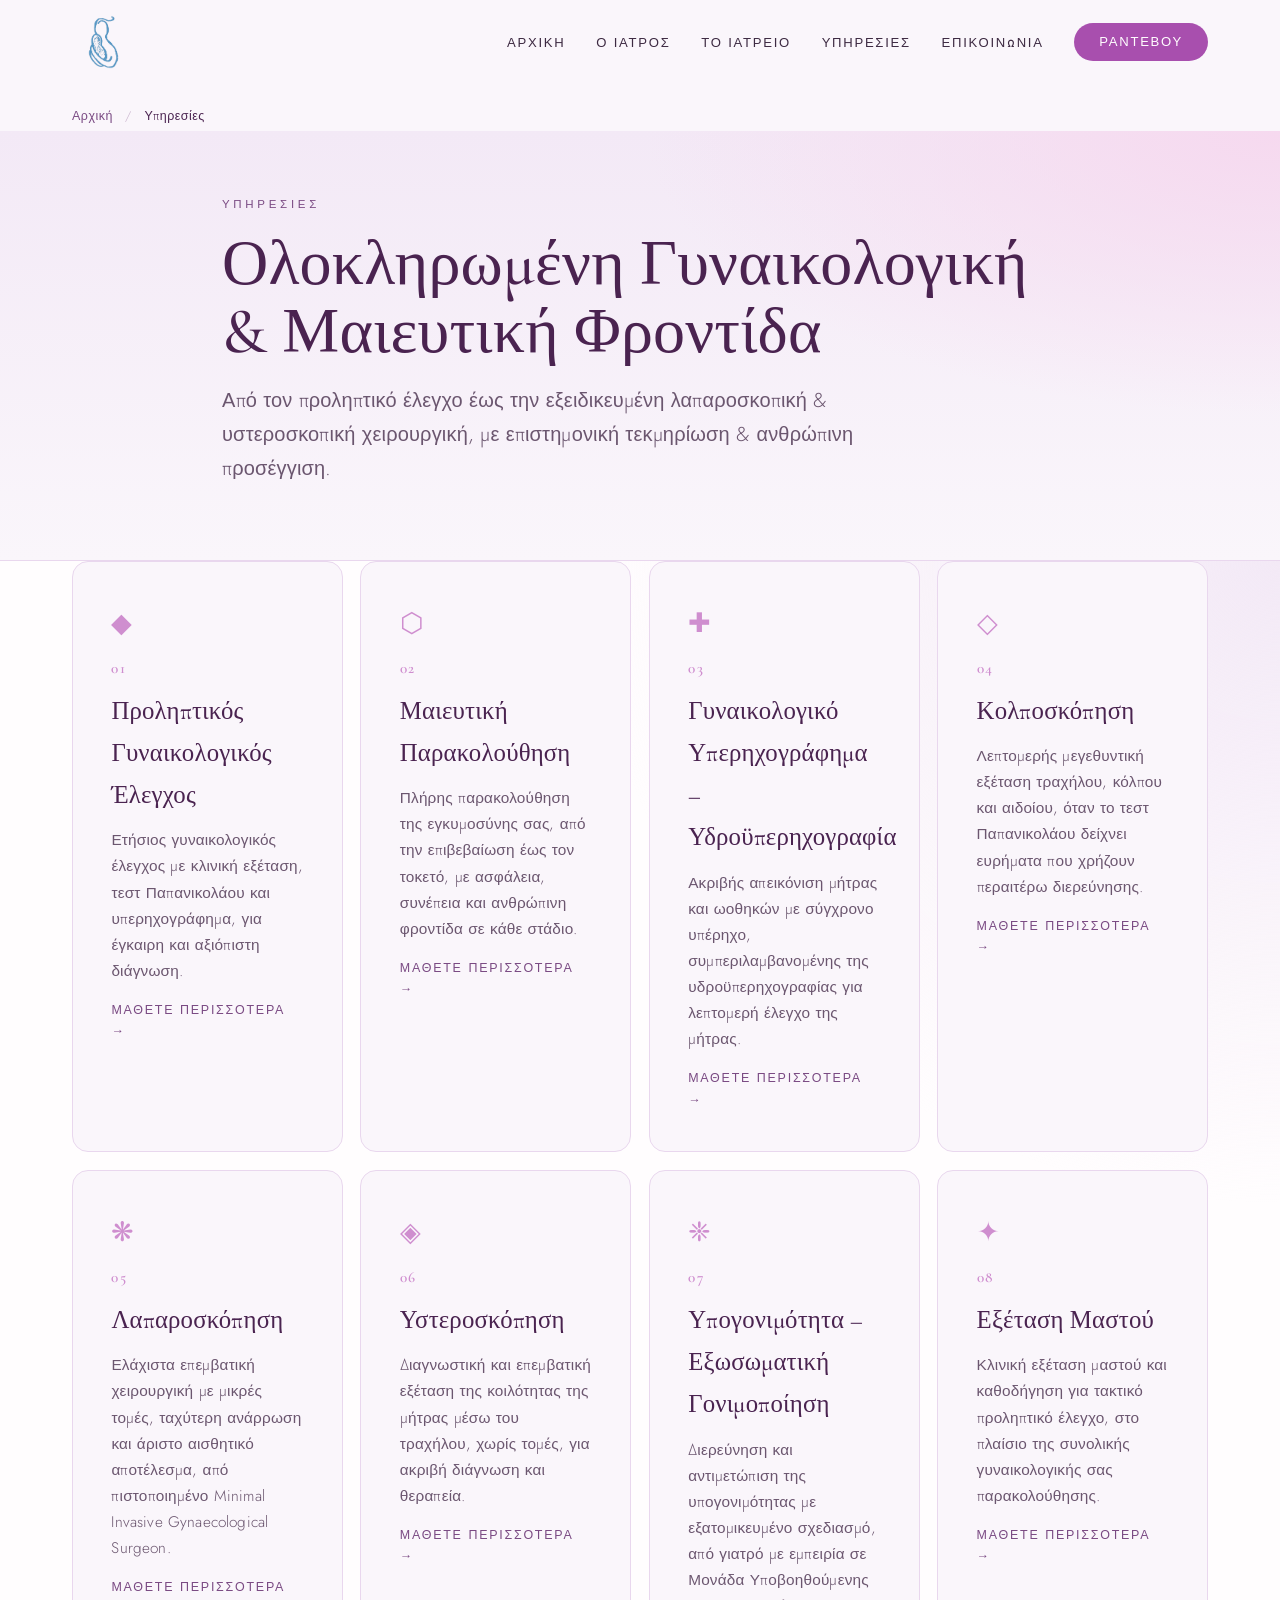
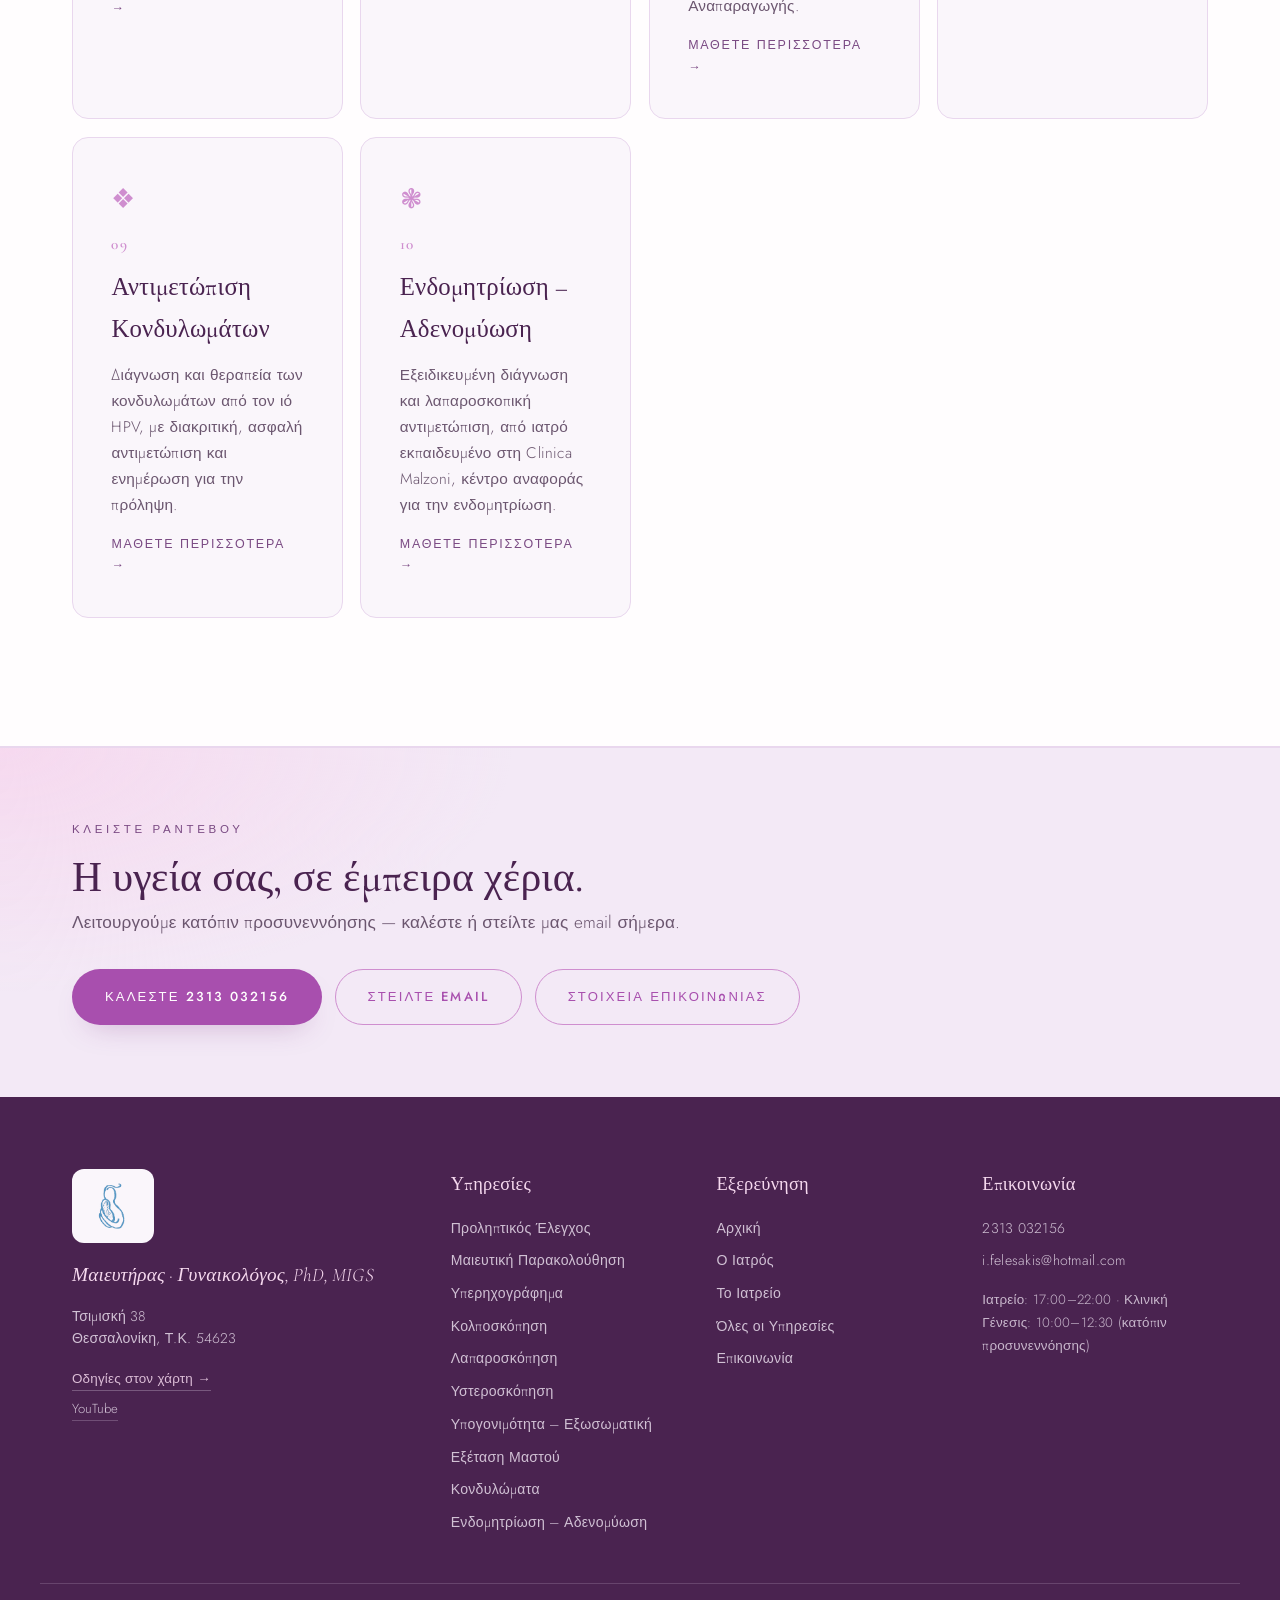
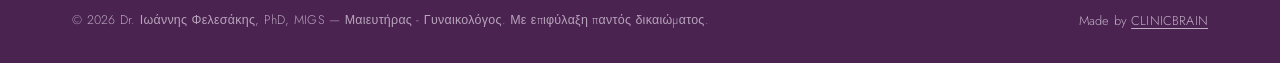
==== commit dcf81794: "2ος γύρος διορθώσεων πελάτη - Email πεζό παντού (νέα κλάση .btn-email· το .btn έκανε uppercase τη δι" ====
--- a/ypiresies/index.html
+++ b/ypiresies/index.html
@@ -3,10 +3,10 @@
 <head>
   <meta charset="UTF-8" />
   <meta name="viewport" content="width=device-width, initial-scale=1.0" />
-  <title>Υπηρεσίες Γυναικολόγου Θεσσαλονίκη | Δρ. Ιωάννης Φελεσάκης</title>
-  <meta name="description" content="Γυναικολογικές &amp; μαιευτικές υπηρεσίες από τον Δρ. Ιωάννης Φελεσάκης στη Θεσσαλονίκη — προληπτικός έλεγχος, μαιευτική παρακολούθηση, λαπαροσκόπηση, υστεροσκόπηση, εξωσωματική &amp; άλλα." />
+  <title>Υπηρεσίες Γυναικολόγου Θεσσαλονίκη | Dr. Ιωάννης Φελεσάκης</title>
+  <meta name="description" content="Γυναικολογικές &amp; μαιευτικές υπηρεσίες από τον Dr. Ιωάννης Φελεσάκης στη Θεσσαλονίκη — προληπτικός έλεγχος, μαιευτική παρακολούθηση, λαπαροσκόπηση, υστεροσκόπηση, εξωσωματική &amp; άλλα." />
   <meta name="keywords" content="υπηρεσίες γυναικολόγου Θεσσαλονίκη, γυναικολογικές εξετάσεις, μαιευτικές υπηρεσίες Θεσσαλονίκη" />
-  <meta name="author" content="Δρ. Ιωάννης Φελεσάκης" />
+  <meta name="author" content="Dr. Ιωάννης Φελεσάκης" />
   <meta name="robots" content="index, follow, max-image-preview:large" />
   <meta name="theme-color" content="#f5edf7" />
   <link rel="canonical" href="https://felesakis.gr/ypiresies/index.html" />
@@ -14,13 +14,13 @@
   <meta property="og:site_name" content="Ιωάννης Φελεσάκης" />
   <meta property="og:locale" content="el_GR" />
   <meta property="og:type" content="website" />
-  <meta property="og:title" content="Υπηρεσίες Γυναικολόγου Θεσσαλονίκη | Δρ. Ιωάννης Φελεσάκης" />
-  <meta property="og:description" content="Γυναικολογικές &amp; μαιευτικές υπηρεσίες από τον Δρ. Ιωάννης Φελεσάκης στη Θεσσαλονίκη — προληπτικός έλεγχος, μαιευτική παρακολούθηση, λαπαροσκόπηση, υστεροσκόπηση, εξωσωματική &amp; άλλα." />
+  <meta property="og:title" content="Υπηρεσίες Γυναικολόγου Θεσσαλονίκη | Dr. Ιωάννης Φελεσάκης" />
+  <meta property="og:description" content="Γυναικολογικές &amp; μαιευτικές υπηρεσίες από τον Dr. Ιωάννης Φελεσάκης στη Θεσσαλονίκη — προληπτικός έλεγχος, μαιευτική παρακολούθηση, λαπαροσκόπηση, υστεροσκόπηση, εξωσωματική &amp; άλλα." />
   <meta property="og:url" content="https://felesakis.gr/ypiresies/index.html" />
   <meta property="og:image" content="https://felesakis.gr/assets/og-image.jpg" />
   <meta name="twitter:card" content="summary_large_image" />
-  <meta name="twitter:title" content="Υπηρεσίες Γυναικολόγου Θεσσαλονίκη | Δρ. Ιωάννης Φελεσάκης" />
-  <meta name="twitter:description" content="Γυναικολογικές &amp; μαιευτικές υπηρεσίες από τον Δρ. Ιωάννης Φελεσάκης στη Θεσσαλονίκη — προληπτικός έλεγχος, μαιευτική παρακολούθηση, λαπαροσκόπηση, υστεροσκόπηση, εξωσωματική &amp; άλλα." />
+  <meta name="twitter:title" content="Υπηρεσίες Γυναικολόγου Θεσσαλονίκη | Dr. Ιωάννης Φελεσάκης" />
+  <meta name="twitter:description" content="Γυναικολογικές &amp; μαιευτικές υπηρεσίες από τον Dr. Ιωάννης Φελεσάκης στη Θεσσαλονίκη — προληπτικός έλεγχος, μαιευτική παρακολούθηση, λαπαροσκόπηση, υστεροσκόπηση, εξωσωματική &amp; άλλα." />
   <meta name="twitter:image" content="https://felesakis.gr/assets/og-image.jpg" />
 
   <link rel="icon" type="image/png" href="../assets/favicon-32.png" />
@@ -29,7 +29,7 @@
   <link rel="preconnect" href="https://fonts.gstatic.com" crossorigin />
   <link href="https://fonts.googleapis.com/css2?family=Cormorant+Garamond:ital,wght@0,400;0,500;0,600;1,400;1,500&family=Jost:wght@300;400;500;600&display=swap" rel="stylesheet" />
   <link rel="stylesheet" href="../styles.css" />
-  <script type="application/ld+json">{"@context": "https://schema.org", "@type": ["Physician", "MedicalBusiness", "LocalBusiness"], "@id": "https://felesakis.gr/#clinic", "name": "Ιωάννης Φελεσάκης", "alternateName": "Δρ. Ιωάννης Φελεσάκης, PhD, MIGS — Γυναικολόγος", "url": "https://felesakis.gr/", "telephone": "+302313032156", "email": "i.felesakis@hotmail.com", "image": "https://felesakis.gr/assets/og-image.jpg", "logo": "https://felesakis.gr/assets/logo-mark.png", "priceRange": "€€", "currenciesAccepted": "EUR", "medicalSpecialty": "Gynecologic", "address": {"@type": "PostalAddress", "streetAddress": "Τσιμισκή 38", "addressLocality": "Θεσσαλονίκη", "postalCode": "54623", "addressCountry": "GR"}, "openingHoursSpecification": [{"@type": "OpeningHoursSpecification", "dayOfWeek": ["Monday", "Tuesday", "Wednesday", "Thursday", "Friday"], "opens": "17:00", "closes": "22:00"}], "sameAs": ["https://www.facebook.com/i.felesakis", "https://www.youtube.com/channel/UCQ5oIycoXh8OLL2Y0oL8ktg"]}</script>
+  <script type="application/ld+json">{"@context": "https://schema.org", "@type": ["Physician", "MedicalBusiness", "LocalBusiness"], "@id": "https://felesakis.gr/#clinic", "name": "Ιωάννης Φελεσάκης", "alternateName": "Dr. Ιωάννης Φελεσάκης, PhD, MIGS — Γυναικολόγος", "url": "https://felesakis.gr/", "telephone": "+302313032156", "email": "i.felesakis@hotmail.com", "image": "https://felesakis.gr/assets/og-image.jpg", "logo": "https://felesakis.gr/assets/logo-mark.png", "priceRange": "€€", "currenciesAccepted": "EUR", "medicalSpecialty": "Gynecologic", "hasMap": "https://www.google.com/maps/dir/?api=1&destination=%CE%A4%CF%83%CE%B9%CE%BC%CE%B9%CF%83%CE%BA%CE%AE+38%2C+%CE%98%CE%B5%CF%83%CF%83%CE%B1%CE%BB%CE%BF%CE%BD%CE%AF%CE%BA%CE%B7+546+23", "geo": {"@type": "GeoCoordinates", "latitude": 40.632834, "longitude": 22.942239}, "address": {"@type": "PostalAddress", "streetAddress": "Τσιμισκή 38", "addressLocality": "Θεσσαλονίκη", "postalCode": "54623", "addressCountry": "GR"}, "openingHoursSpecification": [{"@type": "OpeningHoursSpecification", "dayOfWeek": ["Monday", "Tuesday", "Wednesday", "Thursday", "Friday"], "opens": "17:00", "closes": "22:00"}], "sameAs": ["https://www.youtube.com/channel/UCQ5oIycoXh8OLL2Y0oL8ktg"]}</script>
   <script type="application/ld+json">{"@context": "https://schema.org", "@type": "BreadcrumbList", "itemListElement": [{"@type": "ListItem", "position": 1, "name": "Αρχική", "item": "https://felesakis.gr/index.html"}, {"@type": "ListItem", "position": 2, "name": "Υπηρεσίες", "item": "https://felesakis.gr/ypiresies/index.html"}]}</script>
 </head>
 <body>
@@ -43,6 +43,7 @@
       <ul class="nav-links">
         <li><a href="../index.html">Αρχική</a></li>
         <li><a href="../i-giatros.html">Ο Ιατρός</a></li>
+        <li><a href="../to-iatreio.html">Το Ιατρείο</a></li>
         <li class="has-sub">
           <a href="../ypiresies/index.html" aria-current="page">Υπηρεσίες</a>
           <ul class="sub">
@@ -55,6 +56,7 @@
             <li><a href="../ypiresies/ypogonimotita-exosomatiki.html">Υπογονιμότητα &ndash; Εξωσωματική</a></li>
             <li><a href="../ypiresies/exetasi-mastou.html">Εξέταση Μαστού</a></li>
             <li><a href="../ypiresies/kondylomata.html">Κονδυλώματα</a></li>
+            <li><a href="../ypiresies/endomitriosi-adenomyosi.html">Ενδομητρίωση &ndash; Αδενομύωση</a></li>
           </ul>
         </li>
         <li><a href="../epikoinonia.html">Επικοινωνία</a></li>
@@ -79,7 +81,7 @@
           <span class="svc-icon" aria-hidden="true">◆</span>
           <span class="svc-num">01</span>
           <h3>Προληπτικός Γυναικολογικός Έλεγχος</h3>
-          <p>Ετήσιος γυναικολογικός έλεγχος με κλινική εξέταση, τεστ Παπανικολάου και υπερηχογράφημα, για έγκαιρη διάγνωση και ήσυχο μυαλό.</p>
+          <p>Ετήσιος γυναικολογικός έλεγχος με κλινική εξέταση, τεστ Παπανικολάου και υπερηχογράφημα, για έγκαιρη και αξιόπιστη διάγνωση.</p>
           <span class="svc-more">Μάθετε περισσότερα →</span>
         </a>
         <a class="svc reveal" href="maieutiki-parakolouthisi.html">
@@ -136,6 +138,13 @@
           <span class="svc-num">09</span>
           <h3>Αντιμετώπιση Κονδυλωμάτων</h3>
           <p>Διάγνωση και θεραπεία των κονδυλωμάτων από τον ιό HPV, με διακριτική, ασφαλή αντιμετώπιση και ενημέρωση για την πρόληψη.</p>
+          <span class="svc-more">Μάθετε περισσότερα →</span>
+        </a>
+        <a class="svc reveal" href="endomitriosi-adenomyosi.html">
+          <span class="svc-icon" aria-hidden="true">❃</span>
+          <span class="svc-num">10</span>
+          <h3>Ενδομητρίωση &ndash; Αδενομύωση</h3>
+          <p>Εξειδικευμένη διάγνωση και λαπαροσκοπική αντιμετώπιση, από ιατρό εκπαιδευμένο στη Clinica Malzoni, κέντρο αναφοράς για την ενδομητρίωση.</p>
           <span class="svc-more">Μάθετε περισσότερα →</span>
         </a>
         </div>
@@ -165,8 +174,8 @@
           Τσιμισκή 38<br />
           Θεσσαλονίκη, Τ.Κ. 54623
         </p>
+        <a class="footer-map" href="https://www.google.com/maps/dir/?api=1&amp;destination=%CE%A4%CF%83%CE%B9%CE%BC%CE%B9%CF%83%CE%BA%CE%AE+38%2C+%CE%98%CE%B5%CF%83%CF%83%CE%B1%CE%BB%CE%BF%CE%BD%CE%AF%CE%BA%CE%B7+546+23" target="_blank" rel="noopener noreferrer">Οδηγίες στον χάρτη &rarr;</a>
         <div class="footer-social">
-          <a href="https://www.facebook.com/i.felesakis" target="_blank" rel="noopener noreferrer" aria-label="Facebook">Facebook</a>
           <a href="https://www.youtube.com/channel/UCQ5oIycoXh8OLL2Y0oL8ktg" target="_blank" rel="noopener noreferrer" aria-label="YouTube">YouTube</a>
         </div>
       </div>
@@ -183,6 +192,7 @@
           <a href="../ypiresies/ypogonimotita-exosomatiki.html">Υπογονιμότητα &ndash; Εξωσωματική</a>
           <a href="../ypiresies/exetasi-mastou.html">Εξέταση Μαστού</a>
           <a href="../ypiresies/kondylomata.html">Κονδυλώματα</a>
+          <a href="../ypiresies/endomitriosi-adenomyosi.html">Ενδομητρίωση &ndash; Αδενομύωση</a>
         </nav>
       </div>
 
@@ -191,6 +201,7 @@
         <nav aria-label="Πλοήγηση" class="footer-links">
           <a href="../index.html">Αρχική</a>
           <a href="../i-giatros.html">Ο Ιατρός</a>
+          <a href="../to-iatreio.html">Το Ιατρείο</a>
           <a href="../ypiresies/index.html">Όλες οι Υπηρεσίες</a>
           <a href="../epikoinonia.html">Επικοινωνία</a>
         </nav>
@@ -207,7 +218,7 @@
     </div>
 
     <div class="footer-bottom">
-      <p class="footer-copy">© <span id="year">2026</span> Δρ. Ιωάννης Φελεσάκης, PhD, MIGS — Μαιευτήρας - Γυναικολόγος. Με επιφύλαξη παντός δικαιώματος.</p>
+      <p class="footer-copy">© <span id="year">2026</span> Dr. Ιωάννης Φελεσάκης, PhD, MIGS — Μαιευτήρας - Γυναικολόγος. Με επιφύλαξη παντός δικαιώματος.</p>
       <p class="cb-credit">Made by <a href="https://clinicbrain.gr/?utm_source=client-site&amp;utm_medium=footer&amp;utm_campaign=made-by" target="_blank" rel="noopener noreferrer">CLINICBRAIN</a></p>
     </div>
   </footer>
--- a/styles.css
+++ b/styles.css
@@ -1368,6 +1368,23 @@
   margin-top: 0.3rem;
 }
 
+/* Πλαίσιο πορτρέτου με πραγματική φωτογραφία (αντί για το λογότυπο) */
+.about-portrait--photo { background: var(--sand); }
+.about-portrait--photo img {
+  width: 100%;
+  height: 100%;
+  aspect-ratio: auto;
+  object-fit: cover;
+  object-position: center 18%;
+  filter: none;
+}
+.about-portrait--photo .about-portrait-caption {
+  background: linear-gradient(0deg, rgba(43, 20, 49, 0.82) 0%, rgba(43, 20, 49, 0.45) 45%, transparent 100%);
+  padding-top: 3.2rem;
+}
+.about-portrait--photo .about-portrait-caption .name { color: var(--white); }
+.about-portrait--photo .about-portrait-caption .role { color: var(--blush); }
+
 .hours-grid {
   display: grid;
   grid-template-columns: repeat(auto-fit, minmax(220px, 1fr));
@@ -1388,3 +1405,159 @@
   margin: 0 0 0.5rem;
 }
 .hours-card p { margin: 0.15rem 0; color: var(--ink-soft); }
+
+/* ---------- Email button: κρατάει πεζά (δεν είναι label, είναι διεύθυνση) ---------- */
+.btn-email {
+  text-transform: none;
+  letter-spacing: 0.02em;
+  font-size: 0.86rem;
+}
+
+/* ---------- Σύνδεσμοι προς Google Maps ---------- */
+.footer-map {
+  display: inline-block;
+  font-size: 0.84rem;
+  color: var(--blush);
+  opacity: 0.85;
+  border-bottom: 1px solid rgba(233, 215, 238, 0.35);
+  transition: opacity .3s var(--ease), color .3s var(--ease);
+}
+.footer-map:hover { opacity: 1; color: var(--white); }
+
+.map-link { display: block; color: inherit; }
+.map-link-cta {
+  display: block;
+  margin-top: 0.5rem;
+  font-size: 0.78rem;
+  letter-spacing: 0.1em;
+  text-transform: uppercase;
+  color: var(--mocha);
+  transition: transform .3s var(--ease), color .3s var(--ease);
+}
+.map-link:hover .map-link-cta { color: var(--rose-deep); transform: translateX(3px); }
+
+.map-actions {
+  display: flex;
+  flex-wrap: wrap;
+  gap: 0.8rem;
+  margin: 1.3rem 0 0;
+}
+
+/* ---------- Φωτογραφίες ιατρείου ---------- */
+.gallery-group { margin-bottom: clamp(2.5rem, 5vw, 4rem); }
+.gallery-group:last-child { margin-bottom: 0; }
+.gallery-group > h2 {
+  font-family: var(--serif);
+  font-weight: 500;
+  font-size: clamp(1.4rem, 1.1rem + 1vw, 1.9rem);
+  color: var(--cocoa);
+  margin: 0 0 1.4rem;
+}
+.gallery-grid {
+  display: grid;
+  grid-template-columns: repeat(auto-fit, minmax(260px, 1fr));
+  gap: clamp(0.9rem, 2vw, 1.4rem);
+}
+/* Στην αρχική: 3 στήλες, ώστε οι 6 φωτογραφίες να γεμίζουν 2 καθαρές σειρές */
+@media (min-width: 860px) {
+  .gallery-grid--home { grid-template-columns: repeat(3, 1fr); }
+}
+
+.shot {
+  display: block;
+  position: relative;
+  overflow: hidden;
+  border-radius: var(--radius);
+  background: var(--sand);
+  box-shadow: 0 24px 48px -32px rgba(61, 42, 66, 0.55);
+  transition: transform .5s var(--ease), box-shadow .5s var(--ease);
+  cursor: zoom-in;
+}
+.shot img {
+  width: 100%;
+  height: 100%;
+  aspect-ratio: 3 / 2;
+  object-fit: cover;
+  transition: transform .7s var(--ease);
+}
+.shot:hover { transform: translateY(-4px); box-shadow: 0 34px 64px -30px rgba(61, 42, 66, 0.6); }
+.shot:hover img { transform: scale(1.04); }
+.shot:focus-visible { outline: 2px solid var(--rose-deep); outline-offset: 3px; }
+.shot--tall img { aspect-ratio: 3 / 4; }
+
+.gallery-note {
+  margin-top: clamp(2.2rem, 4vw, 3rem);
+  font-size: 0.92rem;
+  color: var(--ink-soft);
+  font-style: italic;
+  border-left: 2px solid var(--line);
+  padding-left: 1.1rem;
+}
+
+/* Lightbox */
+.lb {
+  position: fixed;
+  inset: 0;
+  z-index: 400;
+  display: none;
+  align-items: center;
+  justify-content: center;
+  padding: clamp(1rem, 4vw, 3rem);
+  background: rgba(35, 20, 40, 0.92);
+  opacity: 0;
+  transition: opacity .3s var(--ease);
+}
+.lb.open { display: flex; }
+.lb.shown { opacity: 1; }
+.lb img {
+  max-width: 100%;
+  max-height: 78vh;
+  border-radius: 10px;
+  box-shadow: 0 40px 80px -30px rgba(0, 0, 0, 0.8);
+}
+.lb-cap {
+  position: absolute;
+  left: 0; right: 0; bottom: clamp(0.8rem, 2vw, 1.6rem);
+  text-align: center;
+  color: var(--sand);
+  font-size: 0.84rem;
+  letter-spacing: 0.12em;
+  text-transform: uppercase;
+}
+.lb-btn {
+  position: absolute;
+  background: none;
+  border: 0;
+  color: var(--sand);
+  font-family: var(--sans);
+  cursor: pointer;
+  line-height: 1;
+  padding: 0.6rem 0.9rem;
+  opacity: 0.75;
+  transition: opacity .3s var(--ease);
+}
+.lb-btn:hover { opacity: 1; }
+.lb-close { top: clamp(0.5rem, 2vw, 1.4rem); right: clamp(0.5rem, 2vw, 1.4rem); font-size: 2rem; }
+.lb-prev, .lb-next { top: 50%; transform: translateY(-50%); font-size: 2.6rem; }
+.lb-prev { left: clamp(0.1rem, 1vw, 1rem); }
+.lb-next { right: clamp(0.1rem, 1vw, 1rem); }
+body.lb-open { overflow: hidden; }
+
+/* ---------- Εικόνα μέσα σε κείμενο υπηρεσίας ---------- */
+.svc-figure {
+  margin: clamp(1.8rem, 4vw, 2.6rem) auto;
+  max-width: 430px;
+}
+.svc-figure img {
+  width: 100%;
+  border-radius: var(--radius);
+  box-shadow: 0 30px 60px -34px rgba(61, 42, 66, 0.55);
+}
+.svc-figure figcaption {
+  margin-top: 0.9rem;
+  font-family: var(--serif);
+  font-style: italic;
+  font-size: 1.05rem;
+  color: var(--mocha);
+  text-align: center;
+}
